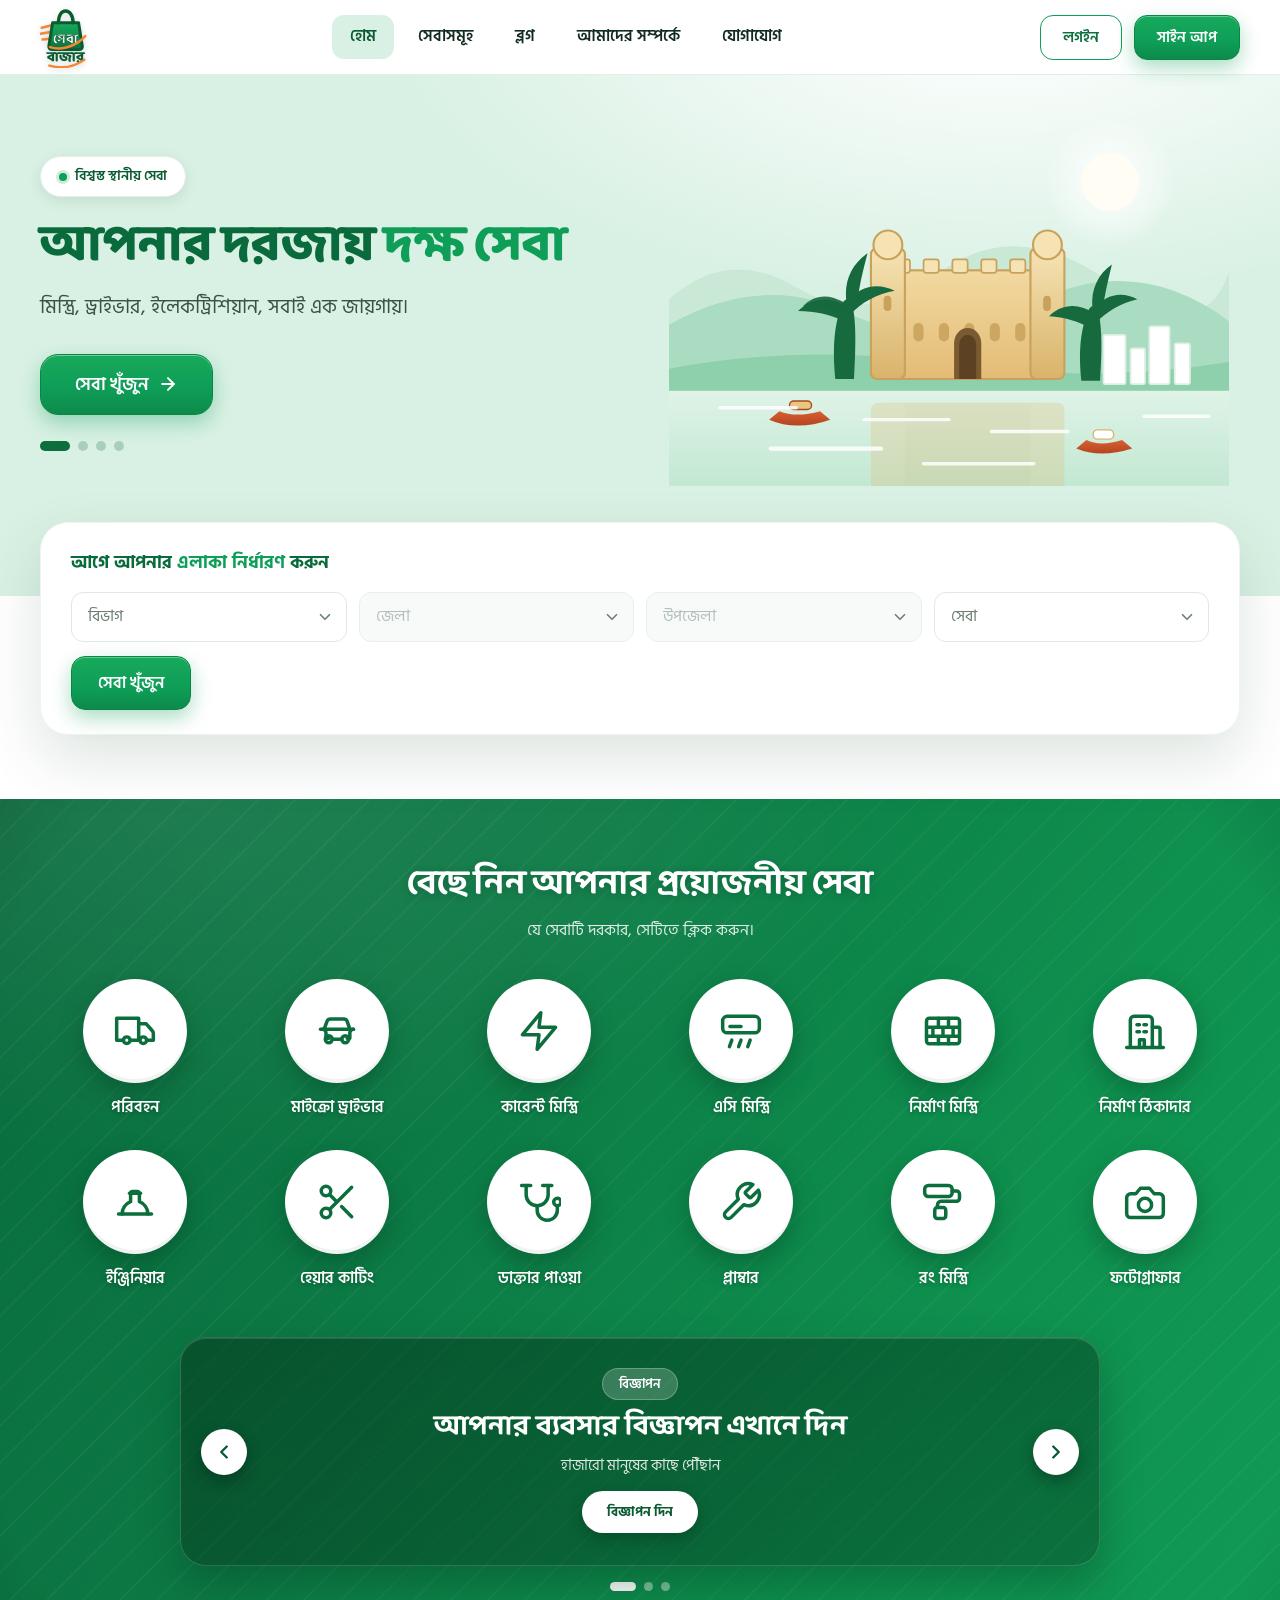
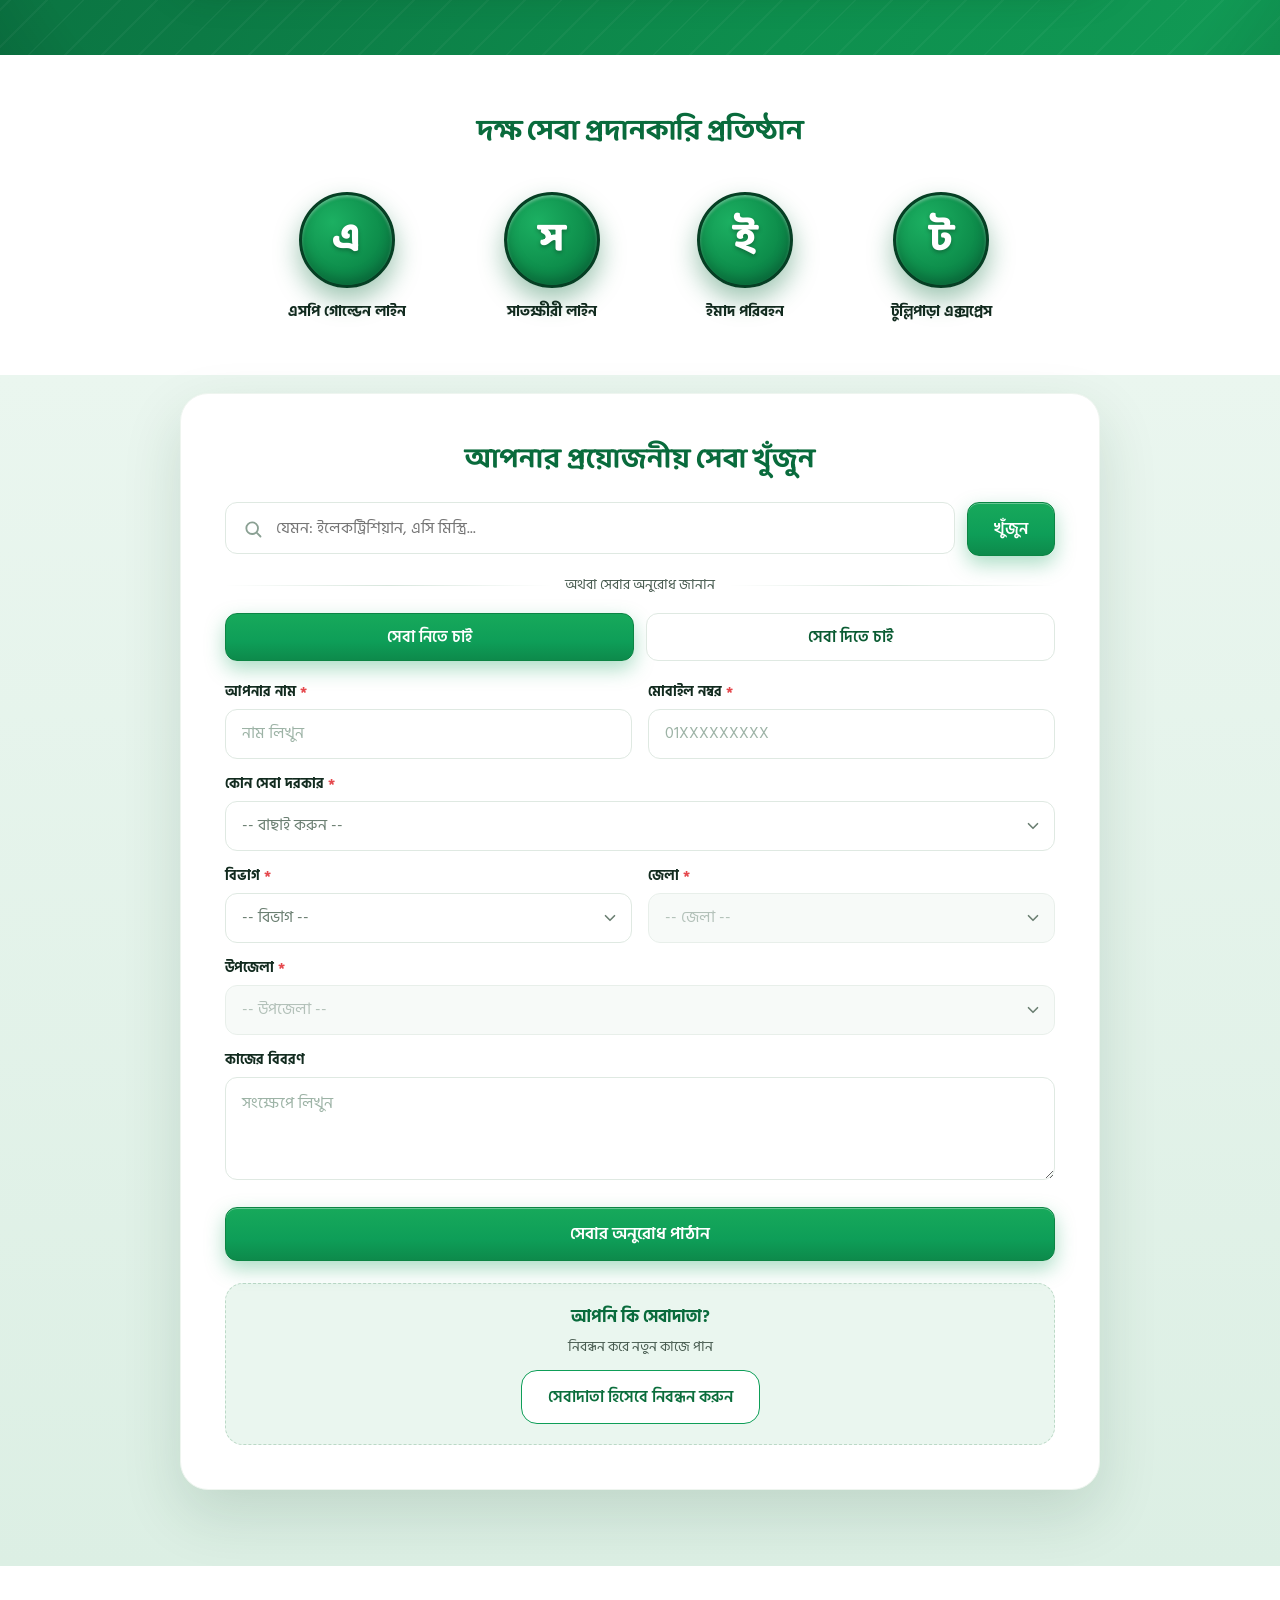
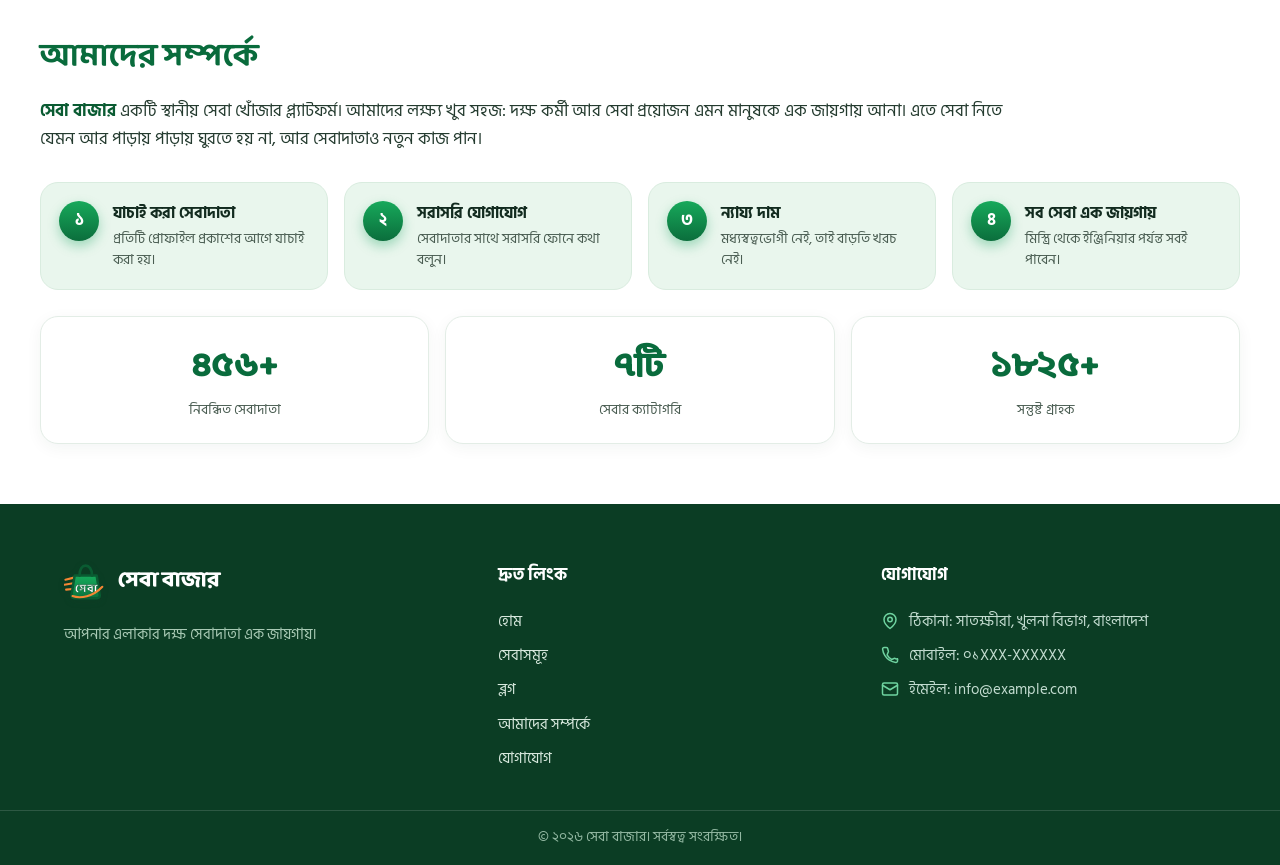
==== index.html @ 2cc680af "Implement Sheba Bazer landing page per design Pixel-faithful, fully responsive (360px-1440px+) stati" ====
<!DOCTYPE html>
<html lang="bn">
<head>
  <meta charset="UTF-8" />
  <meta name="viewport" content="width=device-width, initial-scale=1.0" />
  <title>সেবা বাজার | আপনার এলাকার দক্ষ সেবা এক জায়গায়</title>
  <meta name="description" content="মিস্ত্রি, ড্রাইভার, ইলেকট্রিশিয়ান, এসি মিস্ত্রি, ডাক্তার — আপনার এলাকার যাচাই করা সেবাদাতা এখন এক জায়গায়। ঘরে বসে বুক করুন সেবা বাজারে।" />
  <link rel="icon" href="assets/favicon.svg" type="image/svg+xml" />
  <link rel="stylesheet" href="css/styles.css" />
</head>
<body id="home">

<!-- ══════════ HEADER ══════════ -->
<header class="site-header" id="siteHeader">
  <div class="container header-inner">
    <a class="logo" href="#home" aria-label="সেবা বাজার — হোম">
      <!-- Brand mark: green shopping bag with white "সেবা", orange speed-lines + swoosh -->
      <svg class="logo-mark" viewBox="0 0 124 148" role="img" aria-label="সেবা বাজার লোগো" xmlns="http://www.w3.org/2000/svg">
        <defs>
          <linearGradient id="bagGrad" x1="0" y1="0" x2="0" y2="1">
            <stop offset="0" stop-color="#17A95B"/>
            <stop offset=".55" stop-color="#0E8F4C"/>
            <stop offset="1" stop-color="#0B6E3C"/>
          </linearGradient>
        </defs>
        <!-- orange speed lines -->
        <g stroke="#F58634" stroke-width="6" stroke-linecap="round">
          <line x1="4"  y1="52" x2="28" y2="46"/>
          <line x1="1"  y1="66" x2="26" y2="62"/>
          <line x1="6"  y1="80" x2="24" y2="78"/>
        </g>
        <!-- bag body -->
        <path d="M30 40 L92 40 L101 96 Q101 104 93 104 L29 104 Q21 104 21 96 Z"
              fill="url(#bagGrad)" stroke="#0A5B32" stroke-width="7" stroke-linejoin="round"/>
        <!-- handle -->
        <path d="M44 40 C44 21 52 12 61 12 C70 12 79 21 79 40"
              fill="none" stroke="#0A5B32" stroke-width="8" stroke-linecap="round"/>
        <!-- word inside bag -->
        <text x="61" y="88" text-anchor="middle" font-family="'Baloo Da 2','Hind Siliguri',sans-serif" font-weight="800" font-size="33" fill="#FFFFFF" stroke="#0A5B32" stroke-width="1.4" stroke-linejoin="round">সেবা</text>
        <!-- orange swoosh across the bag -->
        <path d="M24 98 C46 106 82 100 108 72" fill="none" stroke="#F58634" stroke-width="6" stroke-linecap="round"/>
        <!-- বাজার -->
        <text x="62" y="132" text-anchor="middle" font-family="'Baloo Da 2','Hind Siliguri',sans-serif" font-weight="800" font-size="33" fill="#0A5B32">বাজার</text>
        <path d="M22 142 C48 149 80 147 106 128" fill="none" stroke="#F58634" stroke-width="5.5" stroke-linecap="round"/>
      </svg>
    </a>

    <nav class="desktop-nav" aria-label="প্রধান নেভিগেশন">
      <a href="#home" class="nav-link is-active" data-navspy="home">হোম</a>
      <a href="#services" class="nav-link" data-navspy="services">সেবাসমূহ</a>
      <a href="#" class="nav-link" data-blog-link>ব্লগ</a>
      <a href="#about" class="nav-link" data-navspy="about">আমাদের সম্পর্কে</a>
      <a href="#contact" class="nav-link" data-navspy="contact">যোগাযোগ</a>
    </nav>

    <div class="header-actions">
      <button class="btn btn-outline btn-sm" data-auth-open="login">লগইন</button>
      <button class="btn btn-solid btn-sm" data-auth-open="signup">সাইন আপ</button>
      <button class="hamburger" id="hamburger" aria-label="মেনু টগল করুন" aria-expanded="false" aria-controls="mobilePanel">
        <span></span><span></span><span></span>
      </button>
    </div>
  </div>

  <!-- Mobile dropdown panel -->
  <div class="mobile-panel" id="mobilePanel" hidden>
    <nav class="container mobile-nav" aria-label="মোবাইল নেভিগেশন">
      <a href="#home" class="mobile-link">হোম</a>
      <a href="#services" class="mobile-link">সেবাসমূহ</a>
      <a href="#" class="mobile-link" data-blog-link>ব্লগ</a>
      <a href="#about" class="mobile-link">আমাদের সম্পর্কে</a>
      <a href="#contact" class="mobile-link">যোগাযোগ</a>
      <div class="mobile-auth">
        <button class="btn btn-outline" data-auth-open="login">লগইন</button>
        <button class="btn btn-solid" data-auth-open="signup">সাইন আপ</button>
      </div>
    </nav>
  </div>
</header>

<main>
<!-- ══════════ HERO ══════════ -->
<section class="hero" aria-label="সেবা বাজার — হিরো">
  <div class="container hero-grid">
    <div class="hero-copy">
      <span class="hero-badge" id="heroBadge">বিশ্বস্ত স্থানীয় সেবা</span>
      <h1 class="hero-title" id="heroTitle">আপনার দরজায় <span>দক্ষ সেবা</span></h1>
      <p class="hero-sub" id="heroSub">মিস্ত্রি, ড্রাইভার, ইলেকট্রিশিয়ান, সবাই এক জায়গায়।</p>
      <button class="btn btn-hero" id="heroCta">
        <span id="heroCtaText">সেবা খুঁজুন</span>
        <svg width="20" height="20" viewBox="0 0 24 24" fill="none" stroke="currentColor" stroke-width="2.4" stroke-linecap="round" stroke-linejoin="round" aria-hidden="true"><path d="M5 12h14"/><path d="m12 5 7 7-7 7"/></svg>
      </button>
      <div class="hero-dots" id="heroDots" role="tablist" aria-label="হিরো স্লাইড"></div>
    </div>

    <div class="hero-art" aria-hidden="true">
      <!-- Flat "Lalbagh Fort" style waterfront illustration -->
      <svg class="fort-scene" viewBox="0 0 660 430" xmlns="http://www.w3.org/2000/svg">
        <defs>
          <radialGradient id="sunGlow" cx="50%" cy="50%" r="50%">
            <stop offset="0%" stop-color="#FFFFFF" stop-opacity=".95"/>
            <stop offset="60%" stop-color="#FFFFFF" stop-opacity=".45"/>
            <stop offset="100%" stop-color="#FFFFFF" stop-opacity="0"/>
          </radialGradient>
          <linearGradient id="fortWall" x1="0" y1="0" x2="0" y2="1">
            <stop offset="0" stop-color="#F2D9A0"/>
            <stop offset="1" stop-color="#E3BC76"/>
          </linearGradient>
          <linearGradient id="fortTower" x1="0" y1="0" x2="0" y2="1">
            <stop offset="0" stop-color="#F6E3B4"/>
            <stop offset="1" stop-color="#D9B36A"/>
          </linearGradient>
          <linearGradient id="waterGrad" x1="0" y1="0" x2="0" y2="1">
            <stop offset="0" stop-color="#DFF3E7"/>
            <stop offset="1" stop-color="#C2E8D2"/>
          </linearGradient>
          <linearGradient id="hullGrad" x1="0" y1="0" x2="0" y2="1">
            <stop offset="0" stop-color="#D95F33"/>
            <stop offset="1" stop-color="#B2451F"/>
          </linearGradient>
        </defs>

        <!-- sun -->
        <circle cx="520" cy="72" r="78" fill="url(#sunGlow)"/>
        <circle cx="520" cy="72" r="34" fill="#FFFDF4"/>

        <!-- far hills -->
        <path d="M0 210 Q70 148 150 196 T320 178 T520 190 T660 178 V300 H0 Z" fill="#C9E8D6"/>
        <!-- mid hills -->
        <path d="M0 240 Q110 178 210 226 T430 214 T660 236 V320 H0 Z" fill="#A9DCC0"/>
        <!-- near shore band -->
        <path d="M0 292 Q160 262 330 286 T660 284 V330 H0 Z" fill="#8FD0AC"/>

        <!-- water -->
        <rect x="0" y="318" width="660" height="112" fill="url(#waterGrad)"/>

        <!-- white buildings, right bank -->
        <g fill="#FFFFFF" stroke="#DDEFE4" stroke-width="2">
          <rect x="512" y="252" width="26" height="58" rx="2"/>
          <rect x="544" y="268" width="17" height="42" rx="2"/>
          <rect x="566" y="242" width="24" height="68" rx="2"/>
          <rect x="596" y="262" width="18" height="48" rx="2"/>
        </g>

        <!-- fort reflection -->
        <g opacity=".28" transform="translate(0 636) scale(1 -1)">
          <rect x="262" y="176" width="180" height="128" fill="#D9B36A"/>
          <rect x="238" y="150" width="40" height="154" rx="8" fill="#E3BC76"/>
          <rect x="426" y="150" width="40" height="154" rx="8" fill="#E3BC76"/>
        </g>

        <!-- ════ LALBAGH-STYLE FORT ════ -->
        <g>
          <!-- main wall -->
          <rect x="262" y="176" width="180" height="128" fill="url(#fortWall)" stroke="#C8A25C" stroke-width="2.5"/>
          <!-- crenellations -->
          <g fill="#F6E3B4" stroke="#C8A25C" stroke-width="2">
            <rect x="266" y="163" width="18" height="16" rx="3"/><rect x="300" y="163" width="18" height="16" rx="3"/><rect x="334" y="163" width="18" height="16" rx="3"/><rect x="368" y="163" width="18" height="16" rx="3"/><rect x="402" y="163" width="18" height="16" rx="3"/>
          </g>
          <!-- blind arches on the wall -->
          <g fill="#C8A25C" opacity=".85">
            <rect x="288" y="238" width="12" height="22" rx="6"/><rect x="318" y="238" width="12" height="22" rx="6"/><rect x="348" y="238" width="12" height="22" rx="6"/><rect x="378" y="238" width="12" height="22" rx="6"/><rect x="408" y="238" width="12" height="22" rx="6"/>
          </g>
          <!-- central arched gateway -->
          <path d="M336 304 V262 a16 18 0 0 1 32 0 V304 Z" fill="#7A5A30"/>
          <path d="M342 304 V264 a10 12 0 0 1 20 0 V304 Z" fill="#5C4222"/>
          <!-- left tower -->
          <rect x="238" y="150" width="40" height="154" rx="7" fill="url(#fortTower)" stroke="#C8A25C" stroke-width="2.5"/>
          <circle cx="258" cy="146" r="17" fill="#F6E3B4" stroke="#C8A25C" stroke-width="2.5"/>
          <!-- right tower -->
          <rect x="426" y="150" width="40" height="154" rx="7" fill="url(#fortTower)" stroke="#C8A25C" stroke-width="2.5"/>
          <circle cx="446" cy="146" r="17" fill="#F6E3B4" stroke="#C8A25C" stroke-width="2.5"/>
          <!-- tower slits -->
          <rect x="253" y="206" width="9" height="18" rx="4.5" fill="#C8A25C"/>
          <rect x="441" y="206" width="9" height="18" rx="4.5" fill="#C8A25C"/>
        </g>

        <!-- palm silhouettes -->
        <g fill="#17693E">
          <path d="M196 304 C192 262 196 236 204 216 C207 208 214 208 216 216 C221 238 220 268 218 304 Z"/>
          <path d="M210 218 C190 206 168 208 152 224 C172 224 190 228 206 236 Z"/>
          <path d="M210 214 C224 194 246 190 266 200 C244 204 226 214 212 230 Z"/>
          <path d="M209 212 C206 188 216 168 234 156 C228 178 224 196 222 214 Z"/>
          <path d="M207 214 C186 202 170 206 158 218 C178 216 196 222 210 230 Z" opacity=".9"/>
          <path d="M486 306 C482 268 486 244 494 224 C497 216 504 216 506 224 C511 246 510 276 508 306 Z"/>
          <path d="M500 226 C482 214 462 216 448 230 C466 231 482 236 497 244 Z"/>
          <path d="M500 222 C514 204 534 200 552 210 C532 215 516 224 503 238 Z"/>
          <path d="M499 220 C497 198 506 180 522 169 C517 189 513 207 511 223 Z"/>
        </g>

        <!-- boats on the water -->
        <g>
          <path d="M118 352 Q150 366 190 352 L178 342 Q150 350 130 342 Z" fill="url(#hullGrad)"/>
          <rect x="142" y="330" width="26" height="10" rx="5" fill="#E8C87E" stroke="#B2451F" stroke-width="1.6"/>
        </g>
        <g>
          <path d="M480 386 Q508 398 546 386 L534 376 Q508 384 492 376 Z" fill="url(#hullGrad)"/>
          <rect x="500" y="364" width="24" height="11" rx="5" fill="#FFFFFF" stroke="#D8B56E" stroke-width="1.6"/>
        </g>

        <!-- water shimmer lines -->
        <g stroke="#FFFFFF" stroke-linecap="round" opacity=".85">
          <line x1="60"  y1="338" x2="150" y2="338" stroke-width="4"/>
          <line x1="230" y1="352" x2="330" y2="352" stroke-width="4"/>
          <line x1="120" y1="386" x2="250" y2="386" stroke-width="5"/>
          <line x1="380" y1="366" x2="470" y2="366" stroke-width="4"/>
          <line x1="300" y1="404" x2="430" y2="404" stroke-width="4"/>
          <line x1="560" y1="348" x2="636" y2="348" stroke-width="4"/>
        </g>
      </svg>
    </div>
  </div>
</section>

<!-- ══════════ AREA FILTER CARD (overlaps hero) ══════════ -->
<div class="container area-card-wrap" id="area">
  <form class="area-card" id="areaFilterForm" novalidate>
    <h2 class="area-card-title">আগে আপনার <span>এলাকা নির্ধারণ</span> করুন</h2>
    <div class="area-grid">
      <label class="select-wrap">
        <span class="sr-only">বিভাগ বেছে নিন</span>
        <select id="areaDivision" class="select-input" required><option value="">বিভাগ</option></select>
        <svg class="select-chevron" width="18" height="18" viewBox="0 0 24 24" fill="none" stroke="currentColor" stroke-width="2.2" stroke-linecap="round" stroke-linejoin="round"><path d="m6 9 6 6 6-6"/></svg>
      </label>
      <label class="select-wrap">
        <span class="sr-only">জেলা বেছে নিন</span>
        <select id="areaDistrict" class="select-input" required disabled><option value="">জেলা</option></select>
        <svg class="select-chevron" width="18" height="18" viewBox="0 0 24 24" fill="none" stroke="currentColor" stroke-width="2.2" stroke-linecap="round" stroke-linejoin="round"><path d="m6 9 6 6 6-6"/></svg>
      </label>
      <label class="select-wrap">
        <span class="sr-only">উপজেলা বেছে নিন</span>
        <select id="areaUpazila" class="select-input" required disabled><option value="">উপজেলা</option></select>
        <svg class="select-chevron" width="18" height="18" viewBox="0 0 24 24" fill="none" stroke="currentColor" stroke-width="2.2" stroke-linecap="round" stroke-linejoin="round"><path d="m6 9 6 6 6-6"/></svg>
      </label>
      <label class="select-wrap">
        <span class="sr-only">সেবা বেছে নিন</span>
        <select id="areaService" class="select-input" required><option value="">সেবা</option></select>
        <svg class="select-chevron" width="18" height="18" viewBox="0 0 24 24" fill="none" stroke="currentColor" stroke-width="2.2" stroke-linecap="round" stroke-linejoin="round"><path d="m6 9 6 6 6-6"/></svg>
      </label>
    </div>
    <button type="submit" class="btn btn-solid area-card-btn">সেবা খুঁজুন</button>
  </form>
</div>

<!-- ══════════ SERVICES ══════════ -->
<section class="services" id="services" aria-label="সেবার ক্যাটাগরি">
  <div class="container">
    <h2 class="section-title section-title--light">বেছে নিন আপনার প্রয়োজনীয় সেবা</h2>
    <p class="section-sub section-sub--light">যে সেবাটি দরকার, সেটিতে ক্লিক করুন।</p>

    <div class="services-grid" id="servicesGrid" role="list"></div>

    <!-- Ad banner carousel -->
    <div class="ad-panel" aria-roledescription="carousel" aria-label="বিজ্ঞাপন">
      <button class="ad-arrow ad-arrow--prev" id="adPrev" aria-label="আগের বিজ্ঞাপন">
        <svg width="22" height="22" viewBox="0 0 24 24" fill="none" stroke="currentColor" stroke-width="2.6" stroke-linecap="round" stroke-linejoin="round"><path d="m15 18-6-6 6-6"/></svg>
      </button>
      <div class="ad-viewport">
        <div class="ad-track" id="adTrack"></div>
      </div>
      <button class="ad-arrow ad-arrow--next" id="adNext" aria-label="পরের বিজ্ঞাপন">
        <svg width="22" height="22" viewBox="0 0 24 24" fill="none" stroke="currentColor" stroke-width="2.6" stroke-linecap="round" stroke-linejoin="round"><path d="m9 6 6 6-6 6"/></svg>
      </button>
    </div>
    <div class="ad-dots" id="adDots" aria-hidden="true"></div>
  </div>
</section>

<!-- ══════════ TRUSTED PARTNERS ══════════ -->
<section class="partners" aria-label="দক্ষ সেবা প্রদানকারি প্রতিষ্ঠান">
  <div class="container">
    <h2 class="section-title section-title--dark">দক্ষ সেবা প্রদানকারি প্রতিষ্ঠান</h2>
    <div class="partners-row" id="partnersRow"></div>
  </div>
</section>

<!-- ══════════ REQUEST FORM ══════════ -->
<section class="request-section" id="request" aria-label="সেবার অনুরোধ">
  <div class="container container--narrow">
    <div class="request-card" id="requestCard">
      <h2 class="request-title">আপনার প্রয়োজনীয় সেবা খুঁজুন</h2>

      <!-- search with live suggestions -->
      <div class="search-row">
        <div class="search-box" id="searchBox">
          <svg class="search-icon" width="20" height="20" viewBox="0 0 24 24" fill="none" stroke="currentColor" stroke-width="2.2" stroke-linecap="round" stroke-linejoin="round" aria-hidden="true"><circle cx="11" cy="11" r="7"/><path d="m21 21-4.3-4.3"/></svg>
          <input type="text" id="serviceSearch" class="search-input" placeholder="যেমন: ইলেকট্রিশিয়ান, এসি মিস্ত্রি..." autocomplete="off" role="combobox" aria-expanded="false" aria-controls="suggestList" aria-autocomplete="list" />
          <ul class="suggest-list" id="suggestList" role="listbox" aria-label="মিলে যাওয়া সেবা"></ul>
        </div>
        <button class="btn btn-solid search-btn" id="searchBtn">খুঁজুন</button>
      </div>

      <div class="or-divider" aria-hidden="true"><span>অথবা সেবার অনুরোধ জানান</span></div>

      <!-- tabs -->
      <div class="tab-row" role="tablist" aria-label="অনুরোধের ধরন">
        <button class="tab-btn is-active" id="tabTake" role="tab" aria-selected="true" aria-controls="requestForm">সেবা নিতে চাই</button>
        <button class="tab-btn" id="tabGive" role="tab" aria-selected="false" aria-controls="requestForm">সেবা দিতে চাই</button>
      </div>

      <form id="requestForm" class="request-form" novalidate>
        <div class="form-grid">
          <div class="field">
            <label class="field-label" for="fName">আপনার নাম <i>*</i></label>
            <input type="text" id="fName" class="field-input" placeholder="নাম লিখুন" autocomplete="name" required />
            <p class="field-error">অনুগ্রহ করে আপনার নাম লিখুন।</p>
          </div>
          <div class="field">
            <label class="field-label" for="fPhone">মোবাইল নম্বর <i>*</i></label>
            <input type="tel" id="fPhone" class="field-input" placeholder="01XXXXXXXXX" inputmode="numeric" maxlength="11" autocomplete="tel" required />
            <p class="field-error">সঠিক ১১-সংখ্যার মোবাইল নম্বর দিন (যেমন 017XXXXXXXX)।</p>
          </div>
          <div class="field field--full">
            <label class="field-label" for="fService" id="fServiceLabel">কোন সেবা দরকার <i>*</i></label>
            <label class="select-wrap select-wrap--field">
              <select id="fService" class="field-input select-input" required>
                <option value="">-- বাছাই করুন --</option>
              </select>
              <svg class="select-chevron" width="18" height="18" viewBox="0 0 24 24" fill="none" stroke="currentColor" stroke-width="2.2" stroke-linecap="round" stroke-linejoin="round"><path d="m6 9 6 6 6-6"/></svg>
            </label>
            <p class="field-error">একটি সেবা বেছে নিন।</p>
          </div>
          <div class="field">
            <label class="field-label" for="fDivision">বিভাগ <i>*</i></label>
            <label class="select-wrap select-wrap--field">
              <select id="fDivision" class="field-input select-input" required><option value="">-- বিভাগ --</option></select>
              <svg class="select-chevron" width="18" height="18" viewBox="0 0 24 24" fill="none" stroke="currentColor" stroke-width="2.2" stroke-linecap="round" stroke-linejoin="round"><path d="m6 9 6 6 6-6"/></svg>
            </label>
            <p class="field-error">বিভাগ বেছে নিন।</p>
          </div>
          <div class="field">
            <label class="field-label" for="fDistrict">জেলা <i>*</i></label>
            <label class="select-wrap select-wrap--field">
              <select id="fDistrict" class="field-input select-input" required disabled><option value="">-- জেলা --</option></select>
              <svg class="select-chevron" width="18" height="18" viewBox="0 0 24 24" fill="none" stroke="currentColor" stroke-width="2.2" stroke-linecap="round" stroke-linejoin="round"><path d="m6 9 6 6 6-6"/></svg>
            </label>
            <p class="field-error">জেলা বেছে নিন।</p>
          </div>
          <div class="field field--full">
            <label class="field-label" for="fUpazila">উপজেলা <i>*</i></label>
            <label class="select-wrap select-wrap--field">
              <select id="fUpazila" class="field-input select-input" required disabled><option value="">-- উপজেলা --</option></select>
              <svg class="select-chevron" width="18" height="18" viewBox="0 0 24 24" fill="none" stroke="currentColor" stroke-width="2.2" stroke-linecap="round" stroke-linejoin="round"><path d="m6 9 6 6 6-6"/></svg>
            </label>
            <p class="field-error">উপজেলা বেছে নিন।</p>
          </div>
          <div class="field field--full">
            <label class="field-label" for="fDetails">কাজের বিবরণ</label>
            <textarea id="fDetails" class="field-input field-textarea" placeholder="সংক্ষেপে লিখুন" rows="3"></textarea>
          </div>
        </div>

        <button type="submit" class="btn btn-solid request-submit" id="submitBtn">সেবার অনুরোধ পাঠান</button>
      </form>

      <!-- success state -->
      <div class="request-success" id="requestSuccess" hidden>
        <div class="success-icon" aria-hidden="true">
          <svg width="44" height="44" viewBox="0 0 24 24" fill="none" stroke="currentColor" stroke-width="2.6" stroke-linecap="round" stroke-linejoin="round"><path d="M20 6 9 17l-5-5"/></svg>
        </div>
        <h3>অনুরোধ পাঠানো হয়েছে!</h3>
        <p>আমরা শীঘ্রই আপনার মোবাইলে যোগাযোগ করব। আপনার ধৈর্যের জন্য ধন্যবাদ।</p>
        <button class="btn btn-outline" id="successReset">আরেকটি অনুরোধ পাঠান</button>
      </div>

      <!-- provider CTA -->
      <div class="provider-box">
        <p class="provider-title">আপনি কি সেবাদাতা?</p>
        <p class="provider-sub">নিবন্ধন করে নতুন কাজে পান</p>
        <button class="btn btn-outline" id="providerRegisterBtn">সেবাদাতা হিসেবে নিবন্ধন করুন</button>
      </div>
    </div>
  </div>
</section>

<!-- ══════════ ABOUT ══════════ -->
<section class="about" id="about" aria-label="আমাদের সম্পর্কে">
  <div class="container">
    <h2 class="about-title">আমাদের সম্পর্কে</h2>
    <p class="about-text"><strong>সেবা বাজার</strong> একটি স্থানীয় সেবা খোঁজার প্ল্যাটফর্ম। আমাদের লক্ষ্য খুব সহজ: দক্ষ কর্মী আর সেবা প্রয়োজন এমন মানুষকে এক জায়গায় আনা। এতে সেবা নিতে যেমন আর পাড়ায় পাড়ায় ঘুরতে হয় না, আর সেবাদাতাও নতুন কাজ পান।</p>

    <div class="features-grid" id="featuresGrid"></div>

    <div class="stats-row">
      <div class="stat-card">
        <p class="stat-number"><span data-counter="500" data-suffix="+">০</span></p>
        <p class="stat-label">নিবন্ধিত সেবাদাতা</p>
      </div>
      <div class="stat-card">
        <p class="stat-number"><span data-counter="8" data-suffix="টি">০</span></p>
        <p class="stat-label">সেবার ক্যাটাগরি</p>
      </div>
      <div class="stat-card">
        <p class="stat-number"><span data-counter="2000" data-suffix="+">০</span></p>
        <p class="stat-label">সন্তুষ্ট গ্রাহক</p>
      </div>
    </div>
  </div>
</section>
</main>

<!-- ══════════ FOOTER ══════════ -->
<footer class="site-footer" id="contact">
  <div class="container footer-grid">
    <div class="footer-brand">
      <a class="logo logo--footer" href="#home" aria-label="সেবা বাজার">
        <svg class="logo-mark" viewBox="0 2 124 108" role="img" aria-label="সেবা বাজার লোগো" xmlns="http://www.w3.org/2000/svg">
          <defs>
            <linearGradient id="bagGradFooter" x1="0" y1="0" x2="0" y2="1">
              <stop offset="0" stop-color="#17A95B"/><stop offset=".55" stop-color="#0E8F4C"/><stop offset="1" stop-color="#0B6E3C"/>
            </linearGradient>
          </defs>
          <g stroke="#F58634" stroke-width="6" stroke-linecap="round">
            <line x1="4"  y1="52" x2="28" y2="46"/><line x1="1"  y1="66" x2="26" y2="62"/><line x1="6"  y1="80" x2="24" y2="78"/>
          </g>
          <path d="M30 40 L92 40 L101 96 Q101 104 93 104 L29 104 Q21 104 21 96 Z" fill="url(#bagGradFooter)" stroke="#0A5B32" stroke-width="7" stroke-linejoin="round"/>
          <path d="M44 40 C44 21 52 12 61 12 C70 12 79 21 79 40" fill="none" stroke="#0A5B32" stroke-width="8" stroke-linecap="round"/>
          <text x="61" y="88" text-anchor="middle" font-family="'Baloo Da 2','Hind Siliguri',sans-serif" font-weight="800" font-size="33" fill="#FFFFFF" stroke="#0A5B32" stroke-width="1.4" stroke-linejoin="round">সেবা</text>
          <path d="M24 98 C46 106 82 100 108 72" fill="none" stroke="#F58634" stroke-width="6" stroke-linecap="round"/>
        </svg>
        <span class="footer-brand-text">সেবা বাজার</span>
      </a>
      <p class="footer-tagline">আপনার এলাকার দক্ষ সেবাদাতা এক জায়গায়।</p>
    </div>

    <nav class="footer-col" aria-label="দ্রুত লিংক">
      <h3 class="footer-heading">দ্রুত লিংক</h3>
      <a href="#home" class="footer-link">হোম</a>
      <a href="#services" class="footer-link">সেবাসমূহ</a>
      <a href="#" class="footer-link" data-blog-link>ব্লগ</a>
      <a href="#about" class="footer-link">আমাদের সম্পর্কে</a>
      <a href="#contact" class="footer-link">যোগাযোগ</a>
    </nav>

    <div class="footer-col">
      <h3 class="footer-heading">যোগাযোগ</h3>
      <p class="footer-contact"><svg width="18" height="18" viewBox="0 0 24 24" fill="none" stroke="currentColor" stroke-width="2" stroke-linecap="round" stroke-linejoin="round" aria-hidden="true"><path d="M20 10c0 6-8 12-8 12s-8-6-8-12a8 8 0 0 1 16 0Z"/><circle cx="12" cy="10" r="3"/></svg> ঠিকানা: সাতক্ষীরা, খুলনা বিভাগ, বাংলাদেশ</p>
      <p class="footer-contact"><svg width="18" height="18" viewBox="0 0 24 24" fill="none" stroke="currentColor" stroke-width="2" stroke-linecap="round" stroke-linejoin="round" aria-hidden="true"><path d="M22 16.92v3a2 2 0 0 1-2.18 2 19.79 19.79 0 0 1-8.63-3.07 19.5 19.5 0 0 1-6-6 19.79 19.79 0 0 1-3.07-8.67A2 2 0 0 1 4.11 2h3a2 2 0 0 1 2 1.72c.13.96.36 1.9.7 2.81a2 2 0 0 1-.45 2.11L8.09 11.91a16 16 0 0 0 6 6l3.27-1.27a2 2 0 0 1 2.11.45c.91.34 1.85.57 2.81.7A2 2 0 0 1 22 16.92z"/></svg> মোবাইল: ০১XXX-XXXXXX</p>
      <p class="footer-contact"><svg width="18" height="18" viewBox="0 0 24 24" fill="none" stroke="currentColor" stroke-width="2" stroke-linecap="round" stroke-linejoin="round" aria-hidden="true"><rect x="2" y="4" width="20" height="16" rx="2"/><path d="m22 7-10 6L2 7"/></svg> ইমেইল: info@example.com</p>
    </div>
  </div>
  <div class="footer-bottom">
    <div class="container"><p>© <span id="footerYear">২০২৬</span> সেবা বাজার। সর্বস্বত্ব সংরক্ষিত।</p></div>
  </div>
</footer>

<!-- ══════════ AUTH MODAL ══════════ -->
<div class="auth-overlay" id="authOverlay" hidden>
  <div class="auth-modal" role="dialog" aria-modal="true" aria-labelledby="authTitle">
    <button class="auth-close" id="authClose" aria-label="বন্ধ করুন">
      <svg width="20" height="20" viewBox="0 0 24 24" fill="none" stroke="currentColor" stroke-width="2.4" stroke-linecap="round"><path d="M18 6 6 18M6 6l12 12"/></svg>
    </button>
    <div class="auth-logo">
      <svg class="logo-mark logo-mark--sm" viewBox="0 2 124 108" role="img" aria-label="সেবা বাজার লোগো" xmlns="http://www.w3.org/2000/svg">
        <g stroke="#F58634" stroke-width="7" stroke-linecap="round">
          <line x1="4"  y1="52" x2="28" y2="46"/><line x1="1"  y1="66" x2="26" y2="62"/><line x1="6"  y1="80" x2="24" y2="78"/>
        </g>
        <path d="M30 40 L92 40 L101 96 Q101 104 93 104 L29 104 Q21 104 21 96 Z" fill="#0E8F4C" stroke="#0A5B32" stroke-width="8" stroke-linejoin="round"/>
        <path d="M44 40 C44 21 52 12 61 12 C70 12 79 21 79 40" fill="none" stroke="#0A5B32" stroke-width="9" stroke-linecap="round"/>
        <text x="61" y="88" text-anchor="middle" font-family="'Baloo Da 2','Hind Siliguri',sans-serif" font-weight="800" font-size="33" fill="#FFFFFF">সেবা</text>
        <path d="M24 98 C46 106 82 100 108 72" fill="none" stroke="#F58634" stroke-width="7" stroke-linecap="round"/>
      </svg>
    </div>
    <h2 class="auth-title" id="authTitle">লগইন করুন</h2>
    <p class="auth-sub" id="authSub">আপনার মোবাইল নম্বর দিয়ে সহজেই লগইন করুন</p>
    <form id="authForm" class="auth-form" novalidate>
      <div class="field auth-name-field" id="authNameField" hidden>
        <label class="field-label" for="authName">আপনার নাম <i>*</i></label>
        <input type="text" id="authName" class="field-input" placeholder="নাম লিখুন" autocomplete="name" />
        <p class="field-error">অনুগ্রহ করে আপনার নাম লিখুন।</p>
      </div>
      <div class="field">
        <label class="field-label" for="authPhone">মোবাইল নম্বর <i>*</i></label>
        <input type="tel" id="authPhone" class="field-input" placeholder="01XXXXXXXXX" inputmode="numeric" maxlength="11" autocomplete="tel" required />
        <p class="field-error">সঠিক ১১-সংখ্যার মোবাইল নম্বর দিন।</p>
      </div>
      <button type="submit" class="btn btn-solid auth-submit" id="authSubmit">লগইন</button>
    </form>
    <p class="auth-switch"><span id="authSwitchText">নতুন অ্যাকাউন্ট চান?</span> <button class="auth-switch-btn" id="authSwitchBtn">সাইন আপ করুন</button></p>
  </div>
</div>

<div class="toast" id="toast" role="status" aria-live="polite"></div>

<script src="js/data-locations.js"></script>
<script src="js/main.js"></script>
</body>
</html>
---- css/styles.css ----
/* ═══════════════════════════════════════════════════════════
   সেবা বাজার — Sheba Bazer · Design system
   Palette:
     --green-900  #0B3D24  footer / deep panel
     --green-800  #0A5B32  brand dark (logo stroke)
     --green-700  #0B6E3C  brand deep
     --green-600  #0E9E58  primary button
     --green-500  #17A95B  primary bright
     --headline   #096B3C  hero headline green
     --mint       #D9F1E4  hero background
     --mint-soft  #EAF6EF  page tint / form section
     --card-tint  #E9F6ED  feature cards
     --orange     #F58634  brand accent
   ═══════════════════════════════════════════════════════════ */

/* Self-hosted brand fonts (OFL) — Hind Siliguri & Baloo Da 2, Bengali + Latin subsets */
@font-face { font-family: 'Hind Siliguri'; font-style: normal; font-weight: 400; font-display: swap; src: url('../assets/fonts/hind-siliguri-bengali-400-normal.woff2') format('woff2'); unicode-range: U+0980-09FF, U+0964-0965, U+200C-200D; }
@font-face { font-family: 'Hind Siliguri'; font-style: normal; font-weight: 400; font-display: swap; src: url('../assets/fonts/hind-siliguri-latin-400-normal.woff2') format('woff2'); unicode-range: U+0000-00FF, U+2000-206F; }
@font-face { font-family: 'Hind Siliguri'; font-style: normal; font-weight: 500; font-display: swap; src: url('../assets/fonts/hind-siliguri-bengali-500-normal.woff2') format('woff2'); unicode-range: U+0980-09FF, U+0964-0965, U+200C-200D; }
@font-face { font-family: 'Hind Siliguri'; font-style: normal; font-weight: 500; font-display: swap; src: url('../assets/fonts/hind-siliguri-latin-500-normal.woff2') format('woff2'); unicode-range: U+0000-00FF, U+2000-206F; }
@font-face { font-family: 'Hind Siliguri'; font-style: normal; font-weight: 600; font-display: swap; src: url('../assets/fonts/hind-siliguri-bengali-600-normal.woff2') format('woff2'); unicode-range: U+0980-09FF, U+0964-0965, U+200C-200D; }
@font-face { font-family: 'Hind Siliguri'; font-style: normal; font-weight: 600; font-display: swap; src: url('../assets/fonts/hind-siliguri-latin-600-normal.woff2') format('woff2'); unicode-range: U+0000-00FF, U+2000-206F; }
@font-face { font-family: 'Hind Siliguri'; font-style: normal; font-weight: 700; font-display: swap; src: url('../assets/fonts/hind-siliguri-bengali-700-normal.woff2') format('woff2'); unicode-range: U+0980-09FF, U+0964-0965, U+200C-200D; }
@font-face { font-family: 'Hind Siliguri'; font-style: normal; font-weight: 700; font-display: swap; src: url('../assets/fonts/hind-siliguri-latin-700-normal.woff2') format('woff2'); unicode-range: U+0000-00FF, U+2000-206F; }
@font-face { font-family: 'Baloo Da 2'; font-style: normal; font-weight: 600; font-display: swap; src: url('../assets/fonts/baloo-da-2-bengali-600-normal.woff2') format('woff2'); unicode-range: U+0980-09FF, U+0964-0965, U+200C-200D; }
@font-face { font-family: 'Baloo Da 2'; font-style: normal; font-weight: 600; font-display: swap; src: url('../assets/fonts/baloo-da-2-latin-600-normal.woff2') format('woff2'); unicode-range: U+0000-00FF, U+2000-206F; }
@font-face { font-family: 'Baloo Da 2'; font-style: normal; font-weight: 700; font-display: swap; src: url('../assets/fonts/baloo-da-2-bengali-700-normal.woff2') format('woff2'); unicode-range: U+0980-09FF, U+0964-0965, U+200C-200D; }
@font-face { font-family: 'Baloo Da 2'; font-style: normal; font-weight: 700; font-display: swap; src: url('../assets/fonts/baloo-da-2-latin-700-normal.woff2') format('woff2'); unicode-range: U+0000-00FF, U+2000-206F; }
@font-face { font-family: 'Baloo Da 2'; font-style: normal; font-weight: 800; font-display: swap; src: url('../assets/fonts/baloo-da-2-bengali-800-normal.woff2') format('woff2'); unicode-range: U+0980-09FF, U+0964-0965, U+200C-200D; }
@font-face { font-family: 'Baloo Da 2'; font-style: normal; font-weight: 800; font-display: swap; src: url('../assets/fonts/baloo-da-2-latin-800-normal.woff2') format('woff2'); unicode-range: U+0000-00FF, U+2000-206F; }

/* Author `display` rules must never defeat the `hidden` attribute */
[hidden] { display: none !important; }

:root {
  --green-900: #0b3d24;
  --green-800: #0a5b32;
  --green-700: #0b6e3c;
  --green-600: #0e9e58;
  --green-500: #17a95b;
  --green-100: #e9f6ed;
  --headline: #096b3c;
  --mint: #d9f1e4;
  --mint-soft: #eaf6ef;
  --mint-deep: #dcefe4;
  --orange: #f58634;
  --ink: #122b1f;
  --ink-soft: #4a5d52;
  --white: #ffffff;
  --radius-lg: 28px;
  --radius-md: 18px;
  --radius-sm: 12px;
  --shadow-card: 0 24px 60px rgba(11, 61, 36, 0.14);
  --shadow-soft: 0 10px 30px rgba(11, 61, 36, 0.10);
  --shadow-btn: 0 8px 20px rgba(14, 158, 88, 0.35);
  --font-body: 'Hind Siliguri', system-ui, sans-serif;
  --font-display: 'Baloo Da 2', 'Hind Siliguri', system-ui, sans-serif;
}

* { box-sizing: border-box; margin: 0; padding: 0; }

html { scroll-behavior: smooth; scroll-padding-top: 96px; }

body {
  font-family: var(--font-body);
  color: var(--ink);
  background: var(--white);
  line-height: 1.6;
  -webkit-font-smoothing: antialiased;
  overflow-x: hidden;
}

.container { width: min(1200px, 100% - 48px); margin-inline: auto; }
.container--narrow { width: min(920px, 100% - 40px); }

.sr-only {
  position: absolute; width: 1px; height: 1px; overflow: hidden;
  clip: rect(0 0 0 0); clip-path: inset(50%); white-space: nowrap;
}

:focus-visible { outline: 3px solid var(--orange); outline-offset: 2px; border-radius: 4px; }

button { font-family: inherit; cursor: pointer; border: none; background: none; }
img, svg { display: block; }

/* ══════════ BUTTONS ══════════ */
.btn {
  display: inline-flex; align-items: center; justify-content: center; gap: 10px;
  font-family: var(--font-body); font-weight: 600; font-size: 1.02rem;
  border-radius: 16px; padding: 13px 26px;
  transition: transform .18s ease, box-shadow .18s ease, background .18s ease, color .18s ease, border-color .18s ease;
  text-decoration: none; white-space: nowrap;
}
.btn:active { transform: scale(.97); }

.btn-solid {
  color: #fff;
  background: linear-gradient(180deg, var(--green-500) 0%, var(--green-600) 60%, #0d8a4b 100%);
  box-shadow: var(--shadow-btn), inset 0 1px 0 rgba(255,255,255,.35);
  border: 1px solid #0c8544;
}
.btn-solid:hover { transform: translateY(-2px); box-shadow: 0 12px 26px rgba(14,158,88,.4), inset 0 1px 0 rgba(255,255,255,.35); }

.btn-outline {
  color: var(--green-700);
  background: #fff;
  border: 1.6px solid var(--green-600);
}
.btn-outline:hover { background: #eefaf1; transform: translateY(-2px); }

.btn-sm { padding: 9px 22px; font-size: .95rem; border-radius: 13px; }

.btn-hero {
  color: #fff;
  background: linear-gradient(180deg, var(--green-500) 0%, var(--green-600) 55%, #0d8a4b 100%);
  box-shadow: var(--shadow-btn), inset 0 1px 0 rgba(255,255,255,.4);
  border-radius: 18px; padding: 15px 34px; font-size: 1.12rem;
  border: 1px solid #0c8544;
}
.btn-hero:hover { transform: translateY(-2px); box-shadow: 0 14px 30px rgba(14,158,88,.45), inset 0 1px 0 rgba(255,255,255,.4); }

/* ══════════ HEADER ══════════ */
.site-header {
  position: sticky; top: 0; z-index: 100;
  background: rgba(255, 255, 255, 0.92);
  backdrop-filter: blur(14px); -webkit-backdrop-filter: blur(14px);
  border-bottom: 1px solid #e4efe8;
  transition: box-shadow .25s ease;
}
.site-header.is-scrolled { box-shadow: 0 6px 30px rgba(11,61,36,.12); }

.header-inner {
  height: 74px;
  display: flex; align-items: center; justify-content: space-between; gap: 20px;
}

.logo { display: inline-flex; align-items: center; gap: 12px; text-decoration: none; flex-shrink: 0; }
.logo-mark { width: 52px; height: auto; filter: drop-shadow(0 2px 3px rgba(11,61,36,.18)); }

.desktop-nav { display: flex; align-items: center; gap: 6px; }
.nav-link {
  font-family: var(--font-body); font-weight: 600; font-size: .98rem;
  color: var(--ink); text-decoration: none;
  padding: 9px 18px; border-radius: 12px;
  transition: background .18s ease, color .18s ease;
}
.nav-link:hover { background: #eef6f0; color: var(--green-700); }
.nav-link.is-active { background: var(--mint); color: var(--green-800); }

.header-actions { display: flex; align-items: center; gap: 12px; flex-shrink: 0; }

/* hamburger */
.hamburger {
  display: none; width: 44px; height: 44px; border-radius: 12px;
  border: 1.5px solid #dcefe4; background: #fff;
  flex-direction: column; align-items: center; justify-content: center; gap: 5px;
}
.hamburger span {
  display: block; width: 20px; height: 2.4px; border-radius: 2px;
  background: var(--green-800); transition: transform .25s ease, opacity .25s ease;
}
.hamburger[aria-expanded="true"] span:nth-child(1) { transform: translateY(7.4px) rotate(45deg); }
.hamburger[aria-expanded="true"] span:nth-child(2) { opacity: 0; }
.hamburger[aria-expanded="true"] span:nth-child(3) { transform: translateY(-7.4px) rotate(-45deg); }

.mobile-panel {
  background: rgba(255,255,255,.98);
  border-top: 1px solid #e4efe8;
  box-shadow: 0 24px 40px rgba(11,61,36,.14);
  animation: panelDrop .28s ease;
}
@keyframes panelDrop { from { opacity: 0; transform: translateY(-10px); } to { opacity: 1; transform: none; } }
.mobile-nav { padding: 18px 24px 26px; display: flex; flex-direction: column; gap: 4px; }
.mobile-link {
  font-weight: 600; font-size: 1.05rem; color: var(--ink); text-decoration: none;
  padding: 12px 14px; border-radius: 12px; border-bottom: 1px solid #eef3ee;
}
.mobile-link:last-of-type { border-bottom: none; }
.mobile-link:hover { background: var(--mint-soft); color: var(--green-800); }
.mobile-auth { display: flex; gap: 12px; margin-top: 12px; }
.mobile-auth .btn { flex: 1; }

/* ══════════ HERO ══════════ */
.hero {
  background:
    radial-gradient(1100px 500px at 78% -10%, #ffffff 0%, rgba(255,255,255,0) 55%),
    var(--mint);
  overflow: hidden;
}
.hero-grid {
  display: grid; grid-template-columns: 1.02fr 1fr; align-items: center;
  gap: 24px; min-height: 470px;
  padding: 46px 0 110px;
  position: relative;
}

.hero-badge {
  display: inline-flex; align-items: center; gap: 8px;
  background: #fff; color: var(--green-800);
  font-weight: 600; font-size: .88rem;
  border-radius: 999px; padding: 8px 18px;
  box-shadow: 0 4px 14px rgba(11,61,36,.10);
  border: 1px solid #e2efe6;
}
.hero-badge::before { content: ""; width: 8px; height: 8px; border-radius: 50%; background: var(--green-600); box-shadow: 0 0 0 3px rgba(14,158,88,.2); }

.hero-title {
  margin-top: 20px;
  font-family: var(--font-display);
  font-weight: 800;
  font-size: clamp(2.3rem, 4.4vw, 3.15rem);
  line-height: 1.18;
  letter-spacing: -0.5px;
  color: var(--headline);
  transition: opacity .3s ease, transform .3s ease;
}
@media (min-width: 981px) {
  .hero-title { white-space: nowrap; }
}
.hero-title span { color: var(--green-600); }

.hero-sub {
  margin-top: 16px;
  font-size: clamp(1.02rem, 1.6vw, 1.22rem);
  color: #3c5145; max-width: 46ch;
  transition: opacity .3s ease, transform .3s ease;
}

.hero-copy.is-fading .hero-title,
.hero-copy.is-fading .hero-sub,
.hero-copy.is-fading .hero-badge { opacity: 0; transform: translateY(12px); }

.btn-hero { margin-top: 30px; }

.hero-dots { display: flex; gap: 8px; margin-top: 26px; }
.hero-dot {
  width: 10px; height: 10px; border-radius: 999px;
  background: #a9cfba; transition: all .3s ease; border: none; padding: 0;
}
.hero-dot.is-active { width: 30px; background: var(--green-700); }
.hero-dot:hover { background: var(--green-600); }

.hero-art { display: flex; justify-content: center; align-items: flex-end; }
.fort-scene { width: min(100%, 560px); height: auto; }

/* ══════════ AREA FILTER CARD ══════════ */
.area-card-wrap { position: relative; z-index: 5; margin-top: -74px; }
.area-card {
  background: #fff;
  border-radius: var(--radius-lg);
  box-shadow: var(--shadow-card);
  padding: 26px 30px 24px;
  border: 1px solid #eef5ef;
}
.area-card-title {
  font-size: 1.12rem; font-weight: 700; color: var(--headline);
  margin-bottom: 14px;
}
.area-card-title span { color: var(--green-600); }
.area-grid {
  display: grid; grid-template-columns: repeat(4, 1fr); gap: 12px;
}

.select-wrap { position: relative; display: block; }
.select-input {
  width: 100%; height: 50px;
  appearance: none; -webkit-appearance: none;
  background: #fff;
  border: 1.5px solid #dfe9e2;
  border-radius: var(--radius-sm);
  padding: 0 42px 0 16px;
  font-family: var(--font-body); font-size: .97rem; color: var(--ink);
  transition: border-color .18s ease, box-shadow .18s ease;
}
.select-input:hover { border-color: #c4dccd; }
.select-input:focus { outline: none; border-color: var(--green-600); box-shadow: 0 0 0 4px rgba(14,158,88,.16); }
.select-input:disabled { background: #f5f8f6; color: #93a89c; cursor: not-allowed; }
.select-input:invalid { color: #6b7f72; }
.select-chevron {
  position: absolute; right: 13px; top: 50%; transform: translateY(-50%);
  color: #6b7f72; pointer-events: none;
}

.area-card-btn { margin-top: 14px; border-radius: 14px; }

/* ══════════ SERVICES ══════════ */
.services {
  margin-top: 64px;
  background:
    radial-gradient(1200px 600px at 15% 0%, rgba(255,255,255,.09), transparent 60%),
    radial-gradient(circle at 50% 50%, transparent 0 90%, rgba(0,0,0,.08)),
    repeating-linear-gradient(-45deg, rgba(255,255,255,.035) 0 2px, transparent 2px 26px),
    linear-gradient(115deg, #086b3d 0%, #0c7a45 35%, #0e8f4e 70%, #119a55 100%);
  padding: 58px 0 64px;
  position: relative;
}

.section-title {
  font-family: var(--font-display); font-weight: 700;
  text-align: center; letter-spacing: -.3px;
}
.section-title--light { color: #fff; font-size: clamp(1.5rem, 3vw, 2.15rem); text-shadow: 0 2px 10px rgba(0,0,0,.18); }
.section-sub { text-align: center; }
.section-sub--light { color: rgba(255,255,255,.85); font-size: .98rem; margin-top: 6px; }

.services-grid {
  margin-top: 34px;
  display: grid; grid-template-columns: repeat(6, 1fr); gap: 26px 12px;
}
.service-item {
  display: flex; flex-direction: column; align-items: center; gap: 12px;
  background: none; border: none; padding: 2px; border-radius: 20px;
}
.service-circle {
  width: 104px; height: 104px; border-radius: 50%;
  background: #fff;
  display: grid; place-items: center;
  box-shadow: 0 10px 24px rgba(4,54,29,.35), inset 0 -4px 0 rgba(11,61,36,.06);
  transition: transform .22s ease, box-shadow .22s ease;
}
.service-circle svg { width: 44px; height: 44px; stroke: var(--green-700); transition: transform .22s ease; }
.service-item:hover .service-circle { transform: translateY(-7px) scale(1.05); box-shadow: 0 18px 36px rgba(4,54,29,.45), 0 0 0 6px rgba(255,255,255,.18); }
.service-item:hover .service-circle svg { transform: scale(1.08); }
.service-item.is-selected .service-circle { box-shadow: 0 0 0 5px #ffd9b0, 0 18px 36px rgba(4,54,29,.45); }
.service-label {
  color: #fff; font-weight: 600; font-size: .97rem; text-align: center;
  text-shadow: 0 1px 4px rgba(0,0,0,.25);
}

/* ad carousel */
.ad-panel {
  margin: 44px auto 0;
  max-width: 920px;
  position: relative;
  background: linear-gradient(160deg, rgba(4,54,29,.55), rgba(4,54,29,.38));
  border: 1px solid rgba(255,255,255,.16);
  border-radius: 26px;
  box-shadow: inset 0 1px 0 rgba(255,255,255,.12), 0 18px 40px rgba(4,54,29,.35);
  overflow: hidden;
}
.ad-viewport { overflow: hidden; border-radius: 26px; }
.ad-track {
  display: flex;
  transition: transform .45s cubic-bezier(.4,.1,.2,1);
}
.ad-slide {
  min-width: 100%;
  padding: 30px 96px 32px;
  text-align: center;
  display: flex; flex-direction: column; align-items: center; gap: 8px;
}
.ad-badge {
  background: rgba(255,255,255,.2); color: #fff;
  font-size: .8rem; font-weight: 600; border-radius: 999px;
  padding: 5px 16px; border: 1px solid rgba(255,255,255,.25);
}
.ad-headline {
  font-family: var(--font-display); font-weight: 700; color: #fff;
  font-size: clamp(1.25rem, 2.6vw, 1.75rem); line-height: 1.35;
}
.ad-sub { color: rgba(255,255,255,.85); font-size: .92rem; }
.ad-cta {
  margin-top: 6px; background: #fff; color: var(--green-800);
  border: 1.5px solid rgba(255,255,255,.9);
  font-weight: 700; border-radius: 999px; padding: 9px 24px;
  box-shadow: 0 6px 16px rgba(0,0,0,.22);
  transition: transform .18s ease;
}
.ad-cta:hover { transform: translateY(-2px) scale(1.02); }

.ad-arrow {
  position: absolute; top: 50%; transform: translateY(-50%);
  width: 46px; height: 46px; border-radius: 50%;
  background: #fff; color: var(--green-800);
  display: grid; place-items: center;
  box-shadow: 0 6px 16px rgba(0,0,0,.3);
  transition: transform .18s ease, box-shadow .18s ease;
  z-index: 2;
}
.ad-arrow:hover { transform: translateY(-50%) scale(1.1); box-shadow: 0 8px 22px rgba(0,0,0,.35); }
.ad-arrow--prev { left: 20px; }
.ad-arrow--next { right: 20px; }

.ad-dots { display: flex; justify-content: center; gap: 8px; margin-top: 16px; }
.ad-dot { width: 9px; height: 9px; border-radius: 999px; background: rgba(255,255,255,.45); border: none; padding: 0; transition: all .3s ease; }
.ad-dot.is-active { width: 26px; background: #fff; }

/* ══════════ TRUSTED PARTNERS ══════════ */
.partners { background: #fff; padding: 54px 0 46px; }
.section-title--dark { color: var(--headline); font-size: clamp(1.35rem, 2.6vw, 1.8rem); }
.partners-row {
  margin-top: 30px;
  display: flex; justify-content: center; gap: clamp(28px, 7vw, 110px);
  flex-wrap: wrap;
}
.partner {
  display: flex; flex-direction: column; align-items: center; gap: 12px;
  background: none; border: none; border-radius: 18px; padding: 6px 4px;
  transition: transform .2s ease;
}
.partner:hover { transform: translateY(-4px); }
.partner-seal {
  width: 96px; height: 96px; border-radius: 50%;
  background: radial-gradient(circle at 34% 30%, #1cb062, #0e8f4c 55%, #086b3d 100%);
  color: #fff; font-family: var(--font-display); font-weight: 800; font-size: 2.5rem;
  display: grid; place-items: center;
  box-shadow: 0 12px 26px rgba(11,110,60,.4), inset 0 -6px 12px rgba(0,0,0,.18), inset 0 2px 3px rgba(255,255,255,.35);
  border: 3px solid #063f24;
  text-shadow: 0 2px 4px rgba(0,0,0,.3);
}
.partner-name { font-weight: 700; font-size: .92rem; color: var(--ink); text-align: center; max-width: 130px; }

/* ══════════ REQUEST FORM SECTION ══════════ */
.request-section {
  background: linear-gradient(180deg, var(--mint-soft) 0%, var(--mint-deep) 100%);
  padding: 18px 0 76px;
}
.request-card {
  background: #fff; border-radius: var(--radius-lg);
  box-shadow: var(--shadow-card);
  border: 1px solid #eef5ef;
  padding: clamp(26px, 4.5vw, 44px) clamp(20px, 4.5vw, 44px);
  transition: box-shadow .3s ease;
}
.request-card.is-pulsing { animation: cardPulse 1.6s ease 2; }
@keyframes cardPulse {
  0%, 100% { box-shadow: var(--shadow-card); }
  50% { box-shadow: 0 0 0 6px rgba(245,134,52,.4), var(--shadow-card); }
}
.request-title {
  text-align: center; font-family: var(--font-display); font-weight: 700;
  color: var(--headline); font-size: clamp(1.4rem, 3vw, 1.75rem);
}

/* search */
.search-row { display: flex; gap: 12px; margin-top: 20px; }
.search-box { position: relative; flex: 1; }
.search-icon { position: absolute; left: 18px; top: 50%; transform: translateY(-50%); color: #8aa093; pointer-events: none; }
.search-input {
  width: 100%; height: 52px; border-radius: var(--radius-sm);
  border: 1.5px solid #dfe9e2; background: #fff;
  padding: 0 16px 0 50px; font-size: 1rem; font-family: var(--font-body);
  transition: border-color .18s ease, box-shadow .18s ease;
}
.search-input:focus { outline: none; border-color: var(--green-600); box-shadow: 0 0 0 4px rgba(14,158,88,.16); }
.search-btn { border-radius: var(--radius-sm); }

.suggest-list {
  position: absolute; top: calc(100% + 8px); left: 0; right: 0; z-index: 30;
  background: #fff; border-radius: var(--radius-sm); overflow: hidden;
  box-shadow: 0 18px 40px rgba(11,61,36,.18); border: 1px solid #e5efe8;
  display: none; list-style: none; max-height: 280px; overflow-y: auto;
}
.suggest-list.is-open { display: block; animation: panelDrop .2s ease; }
.suggest-item {
  display: flex; align-items: center; gap: 12px; width: 100%;
  padding: 11px 14px; background: #fff; text-align: left;
  font-size: .95rem; font-weight: 500; color: var(--ink);
  border-bottom: 1px solid #f0f5f1; transition: background .12s ease;
}
.suggest-item:last-child { border-bottom: none; }
.suggest-item:hover, .suggest-item.is-active { background: var(--mint-soft); }
.suggest-item svg { stroke: var(--green-700); flex-shrink: 0; }
.suggest-empty { padding: 12px 14px; color: var(--ink-soft); font-size: .9rem; }

.or-divider {
  display: flex; align-items: center; gap: 14px;
  margin: 18px 0 16px; color: var(--ink-soft); font-size: .88rem;
}
.or-divider::before, .or-divider::after {
  content: ""; flex: 1; height: 1.5px;
  background: linear-gradient(90deg, transparent, #d8e6dd, transparent);
}

/* tabs */
.tab-row { display: flex; gap: 12px; }
.tab-btn {
  flex: 1; height: 48px; border-radius: var(--radius-sm);
  font-size: 1.02rem; font-weight: 600; color: var(--green-800);
  background: #fff; border: 1.5px solid #dfe9e2;
  transition: all .2s ease;
}
.tab-btn.is-active {
  background: linear-gradient(180deg, var(--green-500), var(--green-600) 60%, #0d8a4b);
  color: #fff; border-color: #0c8544; box-shadow: var(--shadow-btn);
}

/* form */
.request-form { margin-top: 20px; }
.form-grid { display: grid; grid-template-columns: 1fr 1fr; gap: 14px 16px; }
.field--full { grid-column: 1 / -1; }

.field-label { display: block; font-size: .86rem; font-weight: 700; margin-bottom: 6px; color: var(--ink); }
.field-label i { color: #e5484d; font-style: normal; }
.field-input {
  width: 100%; height: 50px; border-radius: var(--radius-sm);
  border: 1.5px solid #dfe9e2; padding: 0 16px;
  font-family: var(--font-body); font-size: .97rem; color: var(--ink);
  transition: border-color .18s ease, box-shadow .18s ease; background: #fff;
}
.field-input::placeholder { color: #9db3a6; }
.field-input:focus { outline: none; border-color: var(--green-600); box-shadow: 0 0 0 4px rgba(14,158,88,.16); }
.field-textarea { height: auto; min-height: 96px; padding: 13px 16px; resize: vertical; }
.select-wrap--field .select-input { height: 50px; }

.field-error { display: none; color: #e5484d; font-size: .8rem; margin-top: 5px; font-weight: 500; }
.field.has-error .field-input, .field.has-error .select-input { border-color: #e5484d; background: #fff7f7; }
.field.has-error .field-error { display: block; }

.request-submit {
  width: 100%; margin-top: 18px; height: 54px; font-size: 1.08rem; border-radius: var(--radius-sm);
}

/* success panel */
.request-success { text-align: center; padding: 26px 10px 6px; animation: panelDrop .4s ease; }
.success-icon {
  width: 76px; height: 76px; border-radius: 50%;
  background: linear-gradient(180deg, var(--green-500), var(--green-700));
  color: #fff; display: grid; place-items: center; margin: 0 auto 16px;
  box-shadow: 0 12px 30px rgba(14,158,88,.4);
}
.request-success h3 { font-family: var(--font-display); color: var(--headline); font-size: 1.4rem; }
.request-success p { color: var(--ink-soft); margin: 8px 0 18px; }

/* provider box */
.provider-box {
  margin-top: 22px; background: var(--mint-soft);
  border: 1px dashed #bcd9c7; border-radius: var(--radius-md);
  text-align: center; padding: 20px 18px;
}
.provider-title { font-weight: 700; color: var(--headline); font-size: 1.08rem; }
.provider-sub { color: var(--ink-soft); font-size: .9rem; margin: 4px 0 12px; }

/* ══════════ ABOUT ══════════ */
.about { background: #fff; padding: 66px 0 60px; }
.about-title {
  font-family: var(--font-display); font-weight: 700;
  color: var(--headline); font-size: clamp(1.6rem, 3vw, 2rem);
}
.about-text { margin-top: 14px; max-width: 1000px; font-size: 1.06rem; color: #243b2f; }
.about-text strong { color: var(--green-800); }

.features-grid {
  margin-top: 30px;
  display: grid; grid-template-columns: repeat(4, 1fr); gap: 16px;
}
.feature-card {
  background: var(--green-100);
  border: 1px solid #d9ecdf;
  border-radius: var(--radius-md);
  padding: 18px; display: flex; gap: 14px; align-items: flex-start;
  transition: transform .2s ease, box-shadow .2s ease;
}
.feature-card:hover { transform: translateY(-4px); box-shadow: var(--shadow-soft); }
.feature-num {
  flex-shrink: 0; width: 40px; height: 40px; border-radius: 50%;
  background: linear-gradient(180deg, var(--green-500), var(--green-700));
  color: #fff; font-weight: 700; font-size: 1.05rem;
  display: grid; place-items: center;
  box-shadow: 0 5px 12px rgba(14,158,88,.35);
}
.feature-title { font-weight: 700; font-size: .98rem; }
.feature-desc { color: var(--ink-soft); font-size: .85rem; line-height: 1.55; margin-top: 3px; }

.stats-row {
  margin-top: 26px;
  display: grid; grid-template-columns: repeat(3, 1fr); gap: 16px;
}
.stat-card {
  border: 1.5px solid #e3ede6; border-radius: var(--radius-md);
  background: #fff; text-align: center; padding: 22px 12px;
  box-shadow: 0 4px 16px rgba(11,61,36,.05);
}
.stat-number {
  font-family: var(--font-display); font-weight: 800;
  font-size: clamp(1.6rem, 3.4vw, 2.2rem); color: var(--headline);
  font-variant-numeric: tabular-nums;
}
.stat-label { color: var(--ink-soft); font-size: .9rem; margin-top: 2px; }

/* ══════════ FOOTER ══════════ */
.site-footer { background: var(--green-900); color: #d7e8dd; }
.footer-grid {
  display: grid; grid-template-columns: 1.15fr 1fr 1fr;
  gap: 48px; padding: 58px 24px 34px;
}
.logo--footer { gap: 10px; }
.logo--footer .logo-mark { width: 44px; }
.footer-brand-text {
  font-family: var(--font-display); font-weight: 800;
  color: #fff; font-size: 1.35rem;
}
.footer-tagline { margin-top: 14px; font-size: .95rem; color: #a8c9b4; max-width: 34ch; }

.footer-heading {
  color: #fff; font-size: 1.05rem; font-weight: 700;
  margin-bottom: 16px; font-family: var(--font-body);
}
.footer-link {
  display: block; color: #d7e8dd; text-decoration: none;
  padding: 5px 0; font-size: .95rem; transition: color .15s ease, transform .15s ease;
}
.footer-link:hover { color: #ffb877; transform: translateX(4px); }

.footer-contact {
  display: flex; align-items: flex-start; gap: 10px;
  font-size: .95rem; padding: 5px 0; color: #c3dcd0;
}
.footer-contact svg { color: #6fd3a0; flex-shrink: 0; margin-top: 2px; }

.footer-bottom { border-top: 1px solid rgba(255,255,255,.14); }
.footer-bottom p {
  text-align: center; padding: 16px 0;
  font-size: .85rem; color: #93b8a2;
}

/* ══════════ AUTH MODAL ══════════ */
.auth-overlay {
  position: fixed; inset: 0; z-index: 200;
  background: rgba(6, 32, 19, 0.6);
  backdrop-filter: blur(6px); -webkit-backdrop-filter: blur(6px);
  display: grid; place-items: center; padding: 20px;
  animation: fadeIn .25s ease;
}
@keyframes fadeIn { from { opacity: 0; } to { opacity: 1; } }
.auth-modal {
  position: relative; width: min(430px, 100%);
  background: #fff; border-radius: var(--radius-lg);
  box-shadow: 0 30px 80px rgba(0,0,0,.35);
  padding: 34px 30px 26px; text-align: center;
  animation: modalIn .35s cubic-bezier(.2,1.4,.4,1);
}
@keyframes modalIn { from { opacity: 0; transform: translateY(30px) scale(.94); } to { opacity: 1; transform: none; } }
.auth-close {
  position: absolute; top: 14px; right: 14px;
  width: 38px; height: 38px; border-radius: 10px;
  display: grid; place-items: center; color: var(--ink-soft);
  background: var(--mint-soft); transition: background .15s ease;
}
.auth-close:hover { background: #dcefe4; }
.auth-logo { display: flex; justify-content: center; margin-bottom: 6px; }
.logo-mark--sm { width: 74px; }
.auth-title { font-family: var(--font-display); color: var(--headline); font-size: 1.5rem; font-weight: 800; }
.auth-sub { color: var(--ink-soft); font-size: .92rem; margin-top: 4px; }
.auth-form { margin-top: 18px; text-align: left; display: flex; flex-direction: column; gap: 12px; }
.auth-submit { width: 100%; height: 50px; border-radius: var(--radius-sm); }
.auth-switch { margin-top: 16px; font-size: .9rem; color: var(--ink-soft); }
.auth-switch-btn { color: var(--green-700); font-weight: 700; text-decoration: underline; text-underline-offset: 3px; }

/* ══════════ TOAST ══════════ */
.toast {
  position: fixed; bottom: 28px; left: 50%;
  transform: translate(-50%, 24px);
  background: var(--green-900); color: #eafff3;
  font-size: .95rem; font-weight: 500;
  padding: 13px 22px; border-radius: 14px;
  box-shadow: 0 14px 40px rgba(0,0,0,.35);
  max-width: min(90vw, 460px); text-align: center;
  opacity: 0; pointer-events: none; z-index: 300;
  transition: opacity .3s ease, transform .3s ease;
  border: 1px solid rgba(255,255,255,.14);
}
.toast.is-visible { opacity: 1; transform: translate(-50%, 0); }
.toast.is-error { background: #4a1420; color: #ffd9de; border-color: rgba(255,255,255,.2); }

/* ══════════ REVEAL ON SCROLL ══════════ */
.reveal { opacity: 0; transform: translateY(30px); transition: opacity .7s ease, transform .7s ease; }
.reveal.is-visible { opacity: 1; transform: none; }

/* ══════════════════════════════════════════
   RESPONSIVE
   ══════════════════════════════════════════ */

@media (max-width: 1024px) {
  .services-grid { grid-template-columns: repeat(6, 1fr); gap: 22px 8px; }
  .service-circle { width: 88px; height: 88px; }
  .service-circle svg { width: 38px; height: 38px; }
  .features-grid { grid-template-columns: repeat(2, 1fr); }
}

@media (max-width: 980px) {
  .desktop-nav { display: none; }
  .hamburger { display: flex; }
  .header-actions .btn { display: none; }
  .header-inner { height: 66px; }

  .hero-grid {
    grid-template-columns: 1fr;
    min-height: 0; text-align: left;
    padding: 26px 0 96px; gap: 8px;
  }
  .hero-art { order: -1; }
  .fort-scene { width: min(100%, 400px); margin-inline: auto; }
  .hero-title { font-size: clamp(2rem, 9vw, 2.6rem); }
  .btn-hero { margin-top: 22px; }

  .area-grid { grid-template-columns: 1fr 1fr; }
  .area-card-wrap { margin-top: -64px; }

  .services-grid { grid-template-columns: repeat(4, 1fr); gap: 22px 6px; }
  .service-circle { width: 82px; height: 82px; }
  .service-circle svg { width: 34px; height: 34px; }
  .service-label { font-size: .82rem; }

  .footer-grid { grid-template-columns: 1fr 1fr; gap: 34px; }
  .footer-brand { grid-column: 1 / -1; }
}

@media (max-width: 620px) {
  .container { width: min(1200px, 100% - 32px); }
  .header-actions { gap: 8px; }
  .logo-mark { width: 46px; }

  .ad-slide { padding: 22px 64px 26px; }
  .ad-arrow { width: 38px; height: 38px; }
  .ad-arrow--prev { left: 10px; }
  .ad-arrow--next { right: 10px; }

  .form-grid { grid-template-columns: 1fr; }
  .search-row { flex-direction: column; }
  .search-btn { width: 100%; height: 50px; }
  .tab-row { flex-direction: row; gap: 8px; }
  .tab-btn { font-size: .92rem; }

  .features-grid { grid-template-columns: 1fr; }
  .stats-row { grid-template-columns: 1fr; }
  .stat-card { display: flex; align-items: baseline; justify-content: center; gap: 12px; padding: 16px; }

  .footer-grid { grid-template-columns: 1fr; gap: 30px; padding: 44px 18px 26px; }
  .partners-row { gap: 10px; }
  .partner { padding: 2px; }
  .partner-seal { width: 64px; height: 64px; font-size: 1.7rem; border-width: 2px; }
  .partner-name { font-size: .7rem; max-width: 80px; line-height: 1.4; }
}

@media (prefers-reduced-motion: reduce) {
  *, *::before, *::after { animation-duration: .001s !important; transition-duration: .001s !important; scroll-behavior: auto !important; }
  html { scroll-behavior: auto; }
}
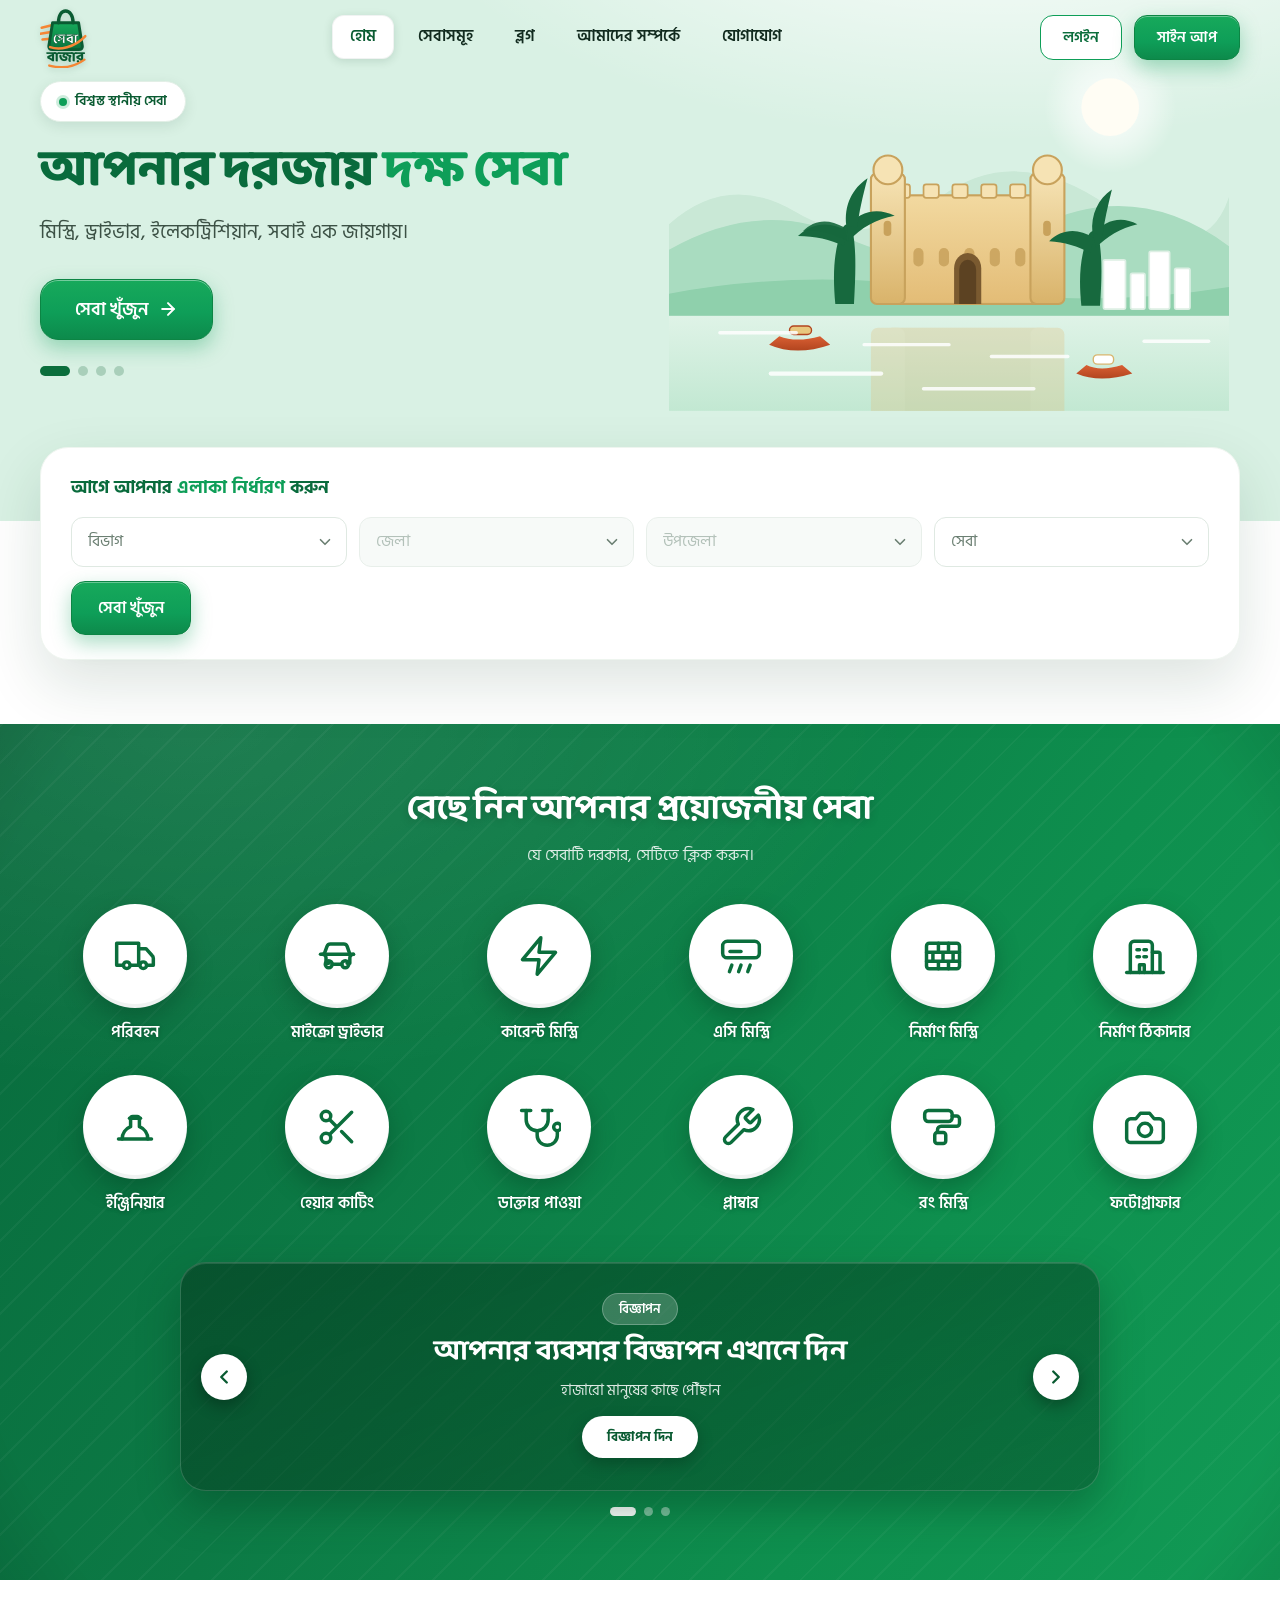
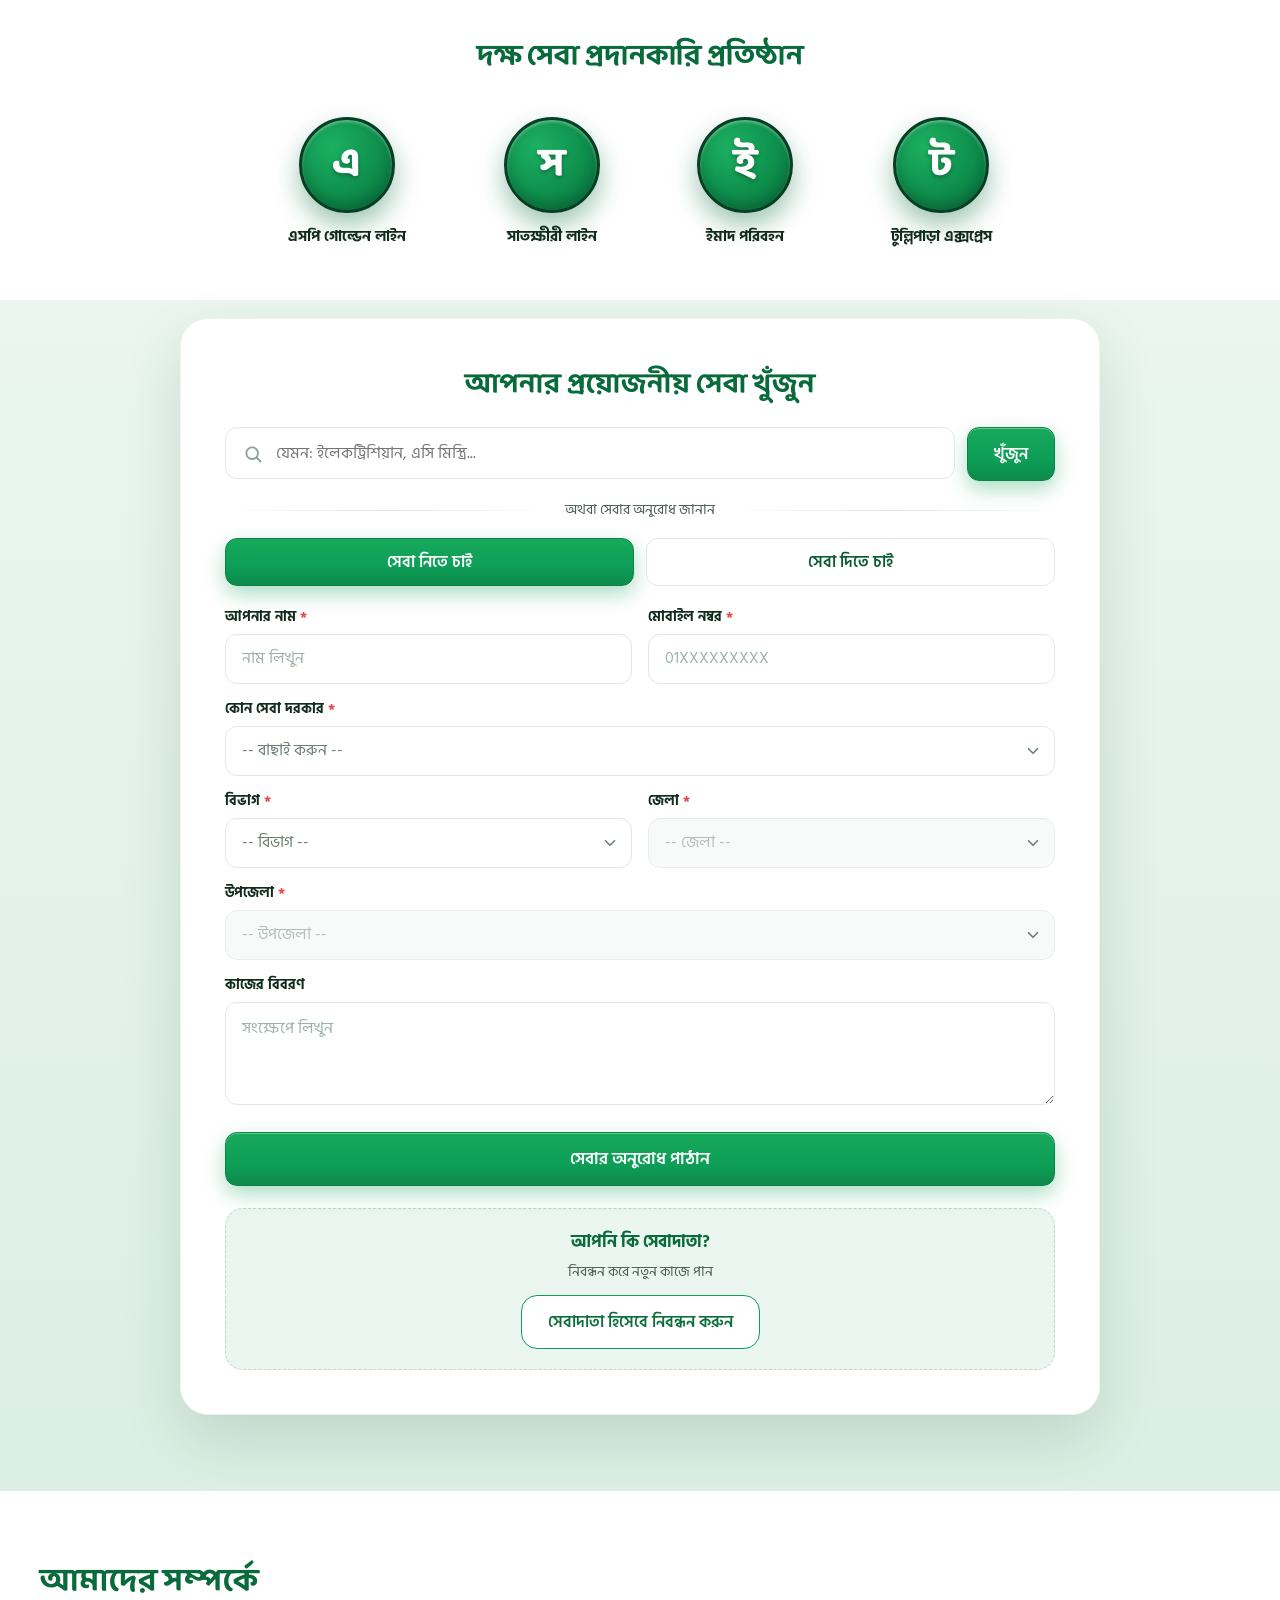
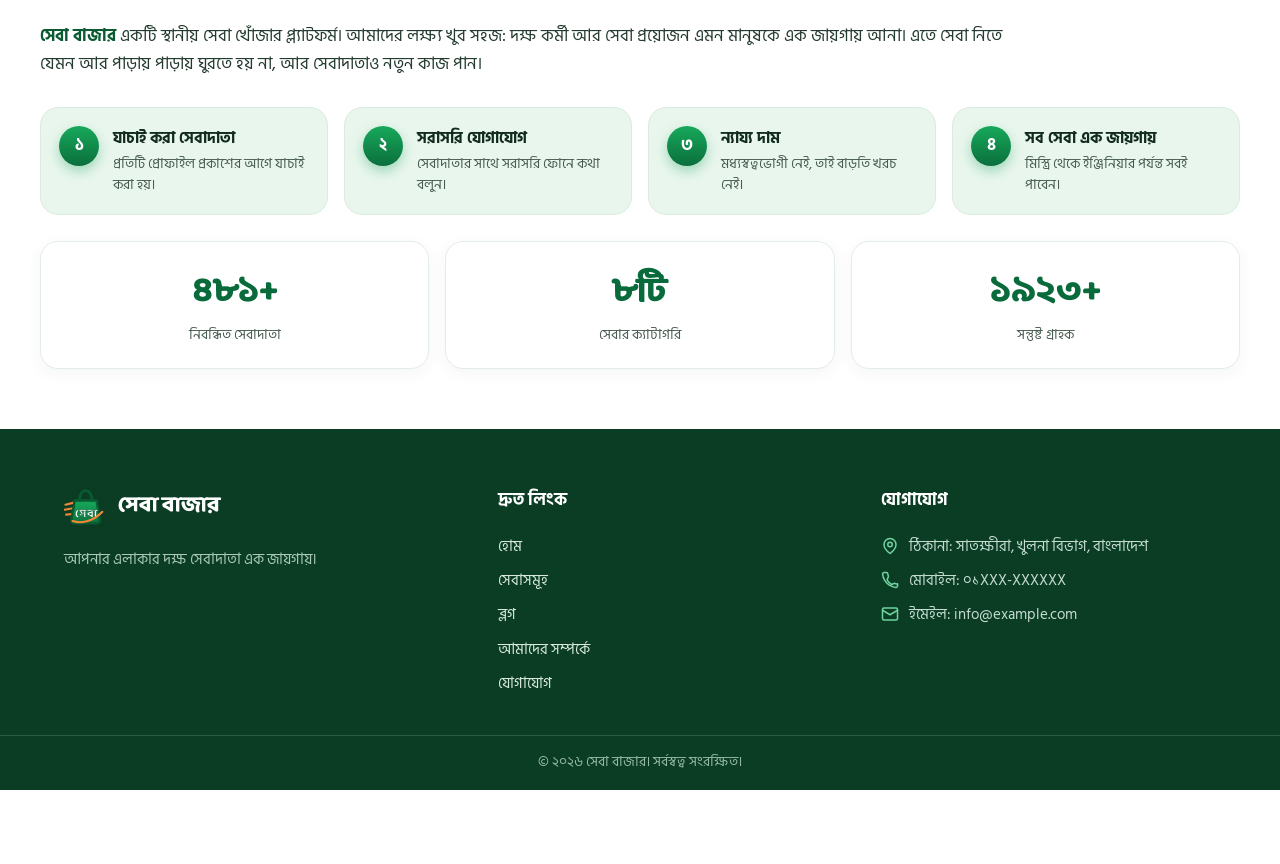
==== commit 40a6bb13: "Extract header/footer into shared components; transparent fixed header - js/components.js: single so" ====
--- a/index.html
+++ b/index.html
@@ -10,73 +10,9 @@
 </head>
 <body id="home">
 
-<!-- ══════════ HEADER ══════════ -->
-<header class="site-header" id="siteHeader">
-  <div class="container header-inner">
-    <a class="logo" href="#home" aria-label="সেবা বাজার — হোম">
-      <!-- Brand mark: green shopping bag with white "সেবা", orange speed-lines + swoosh -->
-      <svg class="logo-mark" viewBox="0 0 124 148" role="img" aria-label="সেবা বাজার লোগো" xmlns="http://www.w3.org/2000/svg">
-        <defs>
-          <linearGradient id="bagGrad" x1="0" y1="0" x2="0" y2="1">
-            <stop offset="0" stop-color="#17A95B"/>
-            <stop offset=".55" stop-color="#0E8F4C"/>
-            <stop offset="1" stop-color="#0B6E3C"/>
-          </linearGradient>
-        </defs>
-        <!-- orange speed lines -->
-        <g stroke="#F58634" stroke-width="6" stroke-linecap="round">
-          <line x1="4"  y1="52" x2="28" y2="46"/>
-          <line x1="1"  y1="66" x2="26" y2="62"/>
-          <line x1="6"  y1="80" x2="24" y2="78"/>
-        </g>
-        <!-- bag body -->
-        <path d="M30 40 L92 40 L101 96 Q101 104 93 104 L29 104 Q21 104 21 96 Z"
-              fill="url(#bagGrad)" stroke="#0A5B32" stroke-width="7" stroke-linejoin="round"/>
-        <!-- handle -->
-        <path d="M44 40 C44 21 52 12 61 12 C70 12 79 21 79 40"
-              fill="none" stroke="#0A5B32" stroke-width="8" stroke-linecap="round"/>
-        <!-- word inside bag -->
-        <text x="61" y="88" text-anchor="middle" font-family="'Baloo Da 2','Hind Siliguri',sans-serif" font-weight="800" font-size="33" fill="#FFFFFF" stroke="#0A5B32" stroke-width="1.4" stroke-linejoin="round">সেবা</text>
-        <!-- orange swoosh across the bag -->
-        <path d="M24 98 C46 106 82 100 108 72" fill="none" stroke="#F58634" stroke-width="6" stroke-linecap="round"/>
-        <!-- বাজার -->
-        <text x="62" y="132" text-anchor="middle" font-family="'Baloo Da 2','Hind Siliguri',sans-serif" font-weight="800" font-size="33" fill="#0A5B32">বাজার</text>
-        <path d="M22 142 C48 149 80 147 106 128" fill="none" stroke="#F58634" stroke-width="5.5" stroke-linecap="round"/>
-      </svg>
-    </a>
-
-    <nav class="desktop-nav" aria-label="প্রধান নেভিগেশন">
-      <a href="#home" class="nav-link is-active" data-navspy="home">হোম</a>
-      <a href="#services" class="nav-link" data-navspy="services">সেবাসমূহ</a>
-      <a href="#" class="nav-link" data-blog-link>ব্লগ</a>
-      <a href="#about" class="nav-link" data-navspy="about">আমাদের সম্পর্কে</a>
-      <a href="#contact" class="nav-link" data-navspy="contact">যোগাযোগ</a>
-    </nav>
-
-    <div class="header-actions">
-      <button class="btn btn-outline btn-sm" data-auth-open="login">লগইন</button>
-      <button class="btn btn-solid btn-sm" data-auth-open="signup">সাইন আপ</button>
-      <button class="hamburger" id="hamburger" aria-label="মেনু টগল করুন" aria-expanded="false" aria-controls="mobilePanel">
-        <span></span><span></span><span></span>
-      </button>
-    </div>
-  </div>
-
-  <!-- Mobile dropdown panel -->
-  <div class="mobile-panel" id="mobilePanel" hidden>
-    <nav class="container mobile-nav" aria-label="মোবাইল নেভিগেশন">
-      <a href="#home" class="mobile-link">হোম</a>
-      <a href="#services" class="mobile-link">সেবাসমূহ</a>
-      <a href="#" class="mobile-link" data-blog-link>ব্লগ</a>
-      <a href="#about" class="mobile-link">আমাদের সম্পর্কে</a>
-      <a href="#contact" class="mobile-link">যোগাযোগ</a>
-      <div class="mobile-auth">
-        <button class="btn btn-outline" data-auth-open="login">লগইন</button>
-        <button class="btn btn-solid" data-auth-open="signup">সাইন আপ</button>
-      </div>
-    </nav>
-  </div>
-</header>
+<!-- ══════════ HEADER (shared component — js/components.js) ══════════ -->
+<div id="app-header"></div>
+
 
 <main>
 <!-- ══════════ HERO ══════════ -->
@@ -399,88 +335,11 @@
 </section>
 </main>
 
-<!-- ══════════ FOOTER ══════════ -->
-<footer class="site-footer" id="contact">
-  <div class="container footer-grid">
-    <div class="footer-brand">
-      <a class="logo logo--footer" href="#home" aria-label="সেবা বাজার">
-        <svg class="logo-mark" viewBox="0 2 124 108" role="img" aria-label="সেবা বাজার লোগো" xmlns="http://www.w3.org/2000/svg">
-          <defs>
-            <linearGradient id="bagGradFooter" x1="0" y1="0" x2="0" y2="1">
-              <stop offset="0" stop-color="#17A95B"/><stop offset=".55" stop-color="#0E8F4C"/><stop offset="1" stop-color="#0B6E3C"/>
-            </linearGradient>
-          </defs>
-          <g stroke="#F58634" stroke-width="6" stroke-linecap="round">
-            <line x1="4"  y1="52" x2="28" y2="46"/><line x1="1"  y1="66" x2="26" y2="62"/><line x1="6"  y1="80" x2="24" y2="78"/>
-          </g>
-          <path d="M30 40 L92 40 L101 96 Q101 104 93 104 L29 104 Q21 104 21 96 Z" fill="url(#bagGradFooter)" stroke="#0A5B32" stroke-width="7" stroke-linejoin="round"/>
-          <path d="M44 40 C44 21 52 12 61 12 C70 12 79 21 79 40" fill="none" stroke="#0A5B32" stroke-width="8" stroke-linecap="round"/>
-          <text x="61" y="88" text-anchor="middle" font-family="'Baloo Da 2','Hind Siliguri',sans-serif" font-weight="800" font-size="33" fill="#FFFFFF" stroke="#0A5B32" stroke-width="1.4" stroke-linejoin="round">সেবা</text>
-          <path d="M24 98 C46 106 82 100 108 72" fill="none" stroke="#F58634" stroke-width="6" stroke-linecap="round"/>
-        </svg>
-        <span class="footer-brand-text">সেবা বাজার</span>
-      </a>
-      <p class="footer-tagline">আপনার এলাকার দক্ষ সেবাদাতা এক জায়গায়।</p>
-    </div>
-
-    <nav class="footer-col" aria-label="দ্রুত লিংক">
-      <h3 class="footer-heading">দ্রুত লিংক</h3>
-      <a href="#home" class="footer-link">হোম</a>
-      <a href="#services" class="footer-link">সেবাসমূহ</a>
-      <a href="#" class="footer-link" data-blog-link>ব্লগ</a>
-      <a href="#about" class="footer-link">আমাদের সম্পর্কে</a>
-      <a href="#contact" class="footer-link">যোগাযোগ</a>
-    </nav>
-
-    <div class="footer-col">
-      <h3 class="footer-heading">যোগাযোগ</h3>
-      <p class="footer-contact"><svg width="18" height="18" viewBox="0 0 24 24" fill="none" stroke="currentColor" stroke-width="2" stroke-linecap="round" stroke-linejoin="round" aria-hidden="true"><path d="M20 10c0 6-8 12-8 12s-8-6-8-12a8 8 0 0 1 16 0Z"/><circle cx="12" cy="10" r="3"/></svg> ঠিকানা: সাতক্ষীরা, খুলনা বিভাগ, বাংলাদেশ</p>
-      <p class="footer-contact"><svg width="18" height="18" viewBox="0 0 24 24" fill="none" stroke="currentColor" stroke-width="2" stroke-linecap="round" stroke-linejoin="round" aria-hidden="true"><path d="M22 16.92v3a2 2 0 0 1-2.18 2 19.79 19.79 0 0 1-8.63-3.07 19.5 19.5 0 0 1-6-6 19.79 19.79 0 0 1-3.07-8.67A2 2 0 0 1 4.11 2h3a2 2 0 0 1 2 1.72c.13.96.36 1.9.7 2.81a2 2 0 0 1-.45 2.11L8.09 11.91a16 16 0 0 0 6 6l3.27-1.27a2 2 0 0 1 2.11.45c.91.34 1.85.57 2.81.7A2 2 0 0 1 22 16.92z"/></svg> মোবাইল: ০১XXX-XXXXXX</p>
-      <p class="footer-contact"><svg width="18" height="18" viewBox="0 0 24 24" fill="none" stroke="currentColor" stroke-width="2" stroke-linecap="round" stroke-linejoin="round" aria-hidden="true"><rect x="2" y="4" width="20" height="16" rx="2"/><path d="m22 7-10 6L2 7"/></svg> ইমেইল: info@example.com</p>
-    </div>
-  </div>
-  <div class="footer-bottom">
-    <div class="container"><p>© <span id="footerYear">২০২৬</span> সেবা বাজার। সর্বস্বত্ব সংরক্ষিত।</p></div>
-  </div>
-</footer>
-
-<!-- ══════════ AUTH MODAL ══════════ -->
-<div class="auth-overlay" id="authOverlay" hidden>
-  <div class="auth-modal" role="dialog" aria-modal="true" aria-labelledby="authTitle">
-    <button class="auth-close" id="authClose" aria-label="বন্ধ করুন">
-      <svg width="20" height="20" viewBox="0 0 24 24" fill="none" stroke="currentColor" stroke-width="2.4" stroke-linecap="round"><path d="M18 6 6 18M6 6l12 12"/></svg>
-    </button>
-    <div class="auth-logo">
-      <svg class="logo-mark logo-mark--sm" viewBox="0 2 124 108" role="img" aria-label="সেবা বাজার লোগো" xmlns="http://www.w3.org/2000/svg">
-        <g stroke="#F58634" stroke-width="7" stroke-linecap="round">
-          <line x1="4"  y1="52" x2="28" y2="46"/><line x1="1"  y1="66" x2="26" y2="62"/><line x1="6"  y1="80" x2="24" y2="78"/>
-        </g>
-        <path d="M30 40 L92 40 L101 96 Q101 104 93 104 L29 104 Q21 104 21 96 Z" fill="#0E8F4C" stroke="#0A5B32" stroke-width="8" stroke-linejoin="round"/>
-        <path d="M44 40 C44 21 52 12 61 12 C70 12 79 21 79 40" fill="none" stroke="#0A5B32" stroke-width="9" stroke-linecap="round"/>
-        <text x="61" y="88" text-anchor="middle" font-family="'Baloo Da 2','Hind Siliguri',sans-serif" font-weight="800" font-size="33" fill="#FFFFFF">সেবা</text>
-        <path d="M24 98 C46 106 82 100 108 72" fill="none" stroke="#F58634" stroke-width="7" stroke-linecap="round"/>
-      </svg>
-    </div>
-    <h2 class="auth-title" id="authTitle">লগইন করুন</h2>
-    <p class="auth-sub" id="authSub">আপনার মোবাইল নম্বর দিয়ে সহজেই লগইন করুন</p>
-    <form id="authForm" class="auth-form" novalidate>
-      <div class="field auth-name-field" id="authNameField" hidden>
-        <label class="field-label" for="authName">আপনার নাম <i>*</i></label>
-        <input type="text" id="authName" class="field-input" placeholder="নাম লিখুন" autocomplete="name" />
-        <p class="field-error">অনুগ্রহ করে আপনার নাম লিখুন।</p>
-      </div>
-      <div class="field">
-        <label class="field-label" for="authPhone">মোবাইল নম্বর <i>*</i></label>
-        <input type="tel" id="authPhone" class="field-input" placeholder="01XXXXXXXXX" inputmode="numeric" maxlength="11" autocomplete="tel" required />
-        <p class="field-error">সঠিক ১১-সংখ্যার মোবাইল নম্বর দিন।</p>
-      </div>
-      <button type="submit" class="btn btn-solid auth-submit" id="authSubmit">লগইন</button>
-    </form>
-    <p class="auth-switch"><span id="authSwitchText">নতুন অ্যাকাউন্ট চান?</span> <button class="auth-switch-btn" id="authSwitchBtn">সাইন আপ করুন</button></p>
-  </div>
-</div>
-
-<div class="toast" id="toast" role="status" aria-live="polite"></div>
+<!-- ══════════ FOOTER (shared component — js/components.js) ══════════ -->
+<div id="app-footer"></div>
+
+<script src="js/components.js"></script>
+
 
 <script src="js/data-locations.js"></script>
 <script src="js/main.js"></script>
--- a/css/styles.css
+++ b/css/styles.css
@@ -119,15 +119,27 @@
 }
 .btn-hero:hover { transform: translateY(-2px); box-shadow: 0 14px 30px rgba(14,158,88,.45), inset 0 1px 0 rgba(255,255,255,.4); }
 
-/* ══════════ HEADER ══════════ */
+/* ══════════ HEADER — transparent, fixed to top (no background) ══════════
+   Sits seamlessly on the mint hero at the top of the page.
+   A frosted state fades in only once the user scrolls, so the
+   sticky bar stays readable over the dark green sections.        */
 .site-header {
-  position: sticky; top: 0; z-index: 100;
-  background: rgba(255, 255, 255, 0.92);
-  backdrop-filter: blur(14px); -webkit-backdrop-filter: blur(14px);
-  border-bottom: 1px solid #e4efe8;
-  transition: box-shadow .25s ease;
-}
-.site-header.is-scrolled { box-shadow: 0 6px 30px rgba(11,61,36,.12); }
+  position: fixed; top: 0; left: 0; right: 0; z-index: 100;
+  background: none;
+  border-bottom: 1px solid transparent;
+  transition: background .3s ease, box-shadow .3s ease, border-color .3s ease;
+}
+.site-header.is-scrolled {
+  background: rgba(255, 255, 255, 0.82);
+  backdrop-filter: blur(16px); -webkit-backdrop-filter: blur(16px);
+  border-bottom-color: rgba(11, 61, 36, 0.08);
+  box-shadow: 0 10px 30px rgba(11, 61, 36, 0.12);
+}
+.site-header.menu-open {
+  background: rgba(255, 255, 255, 0.96);
+  backdrop-filter: blur(16px); -webkit-backdrop-filter: blur(16px);
+  border-bottom-color: rgba(11, 61, 36, 0.08);
+}
 
 .header-inner {
   height: 74px;
@@ -145,7 +157,11 @@
   transition: background .18s ease, color .18s ease;
 }
 .nav-link:hover { background: #eef6f0; color: var(--green-700); }
-.nav-link.is-active { background: var(--mint); color: var(--green-800); }
+.nav-link.is-active {
+  background: #ffffff;
+  color: var(--green-800);
+  box-shadow: 0 2px 10px rgba(11, 61, 36, 0.14), inset 0 0 0 1px rgba(11,61,36,.06);
+}
 
 .header-actions { display: flex; align-items: center; gap: 12px; flex-shrink: 0; }
 
@@ -182,6 +198,8 @@
 
 /* ══════════ HERO ══════════ */
 .hero {
+  /* hero paints behind the fixed transparent header (74px desktop / 66px mobile) */
+  margin-top: -74px;
   background:
     radial-gradient(1100px 500px at 78% -10%, #ffffff 0%, rgba(255,255,255,0) 55%),
     var(--mint);
@@ -189,8 +207,8 @@
 }
 .hero-grid {
   display: grid; grid-template-columns: 1.02fr 1fr; align-items: center;
-  gap: 24px; min-height: 470px;
-  padding: 46px 0 110px;
+  gap: 24px; min-height: 544px;
+  padding: 120px 0 110px;
   position: relative;
 }
 
@@ -683,11 +701,12 @@
   .hamburger { display: flex; }
   .header-actions .btn { display: none; }
   .header-inner { height: 66px; }
+  .hero { margin-top: -66px; }
 
   .hero-grid {
     grid-template-columns: 1fr;
     min-height: 0; text-align: left;
-    padding: 26px 0 96px; gap: 8px;
+    padding: 92px 0 96px; gap: 8px;
   }
   .hero-art { order: -1; }
   .fort-scene { width: min(100%, 400px); margin-inline: auto; }
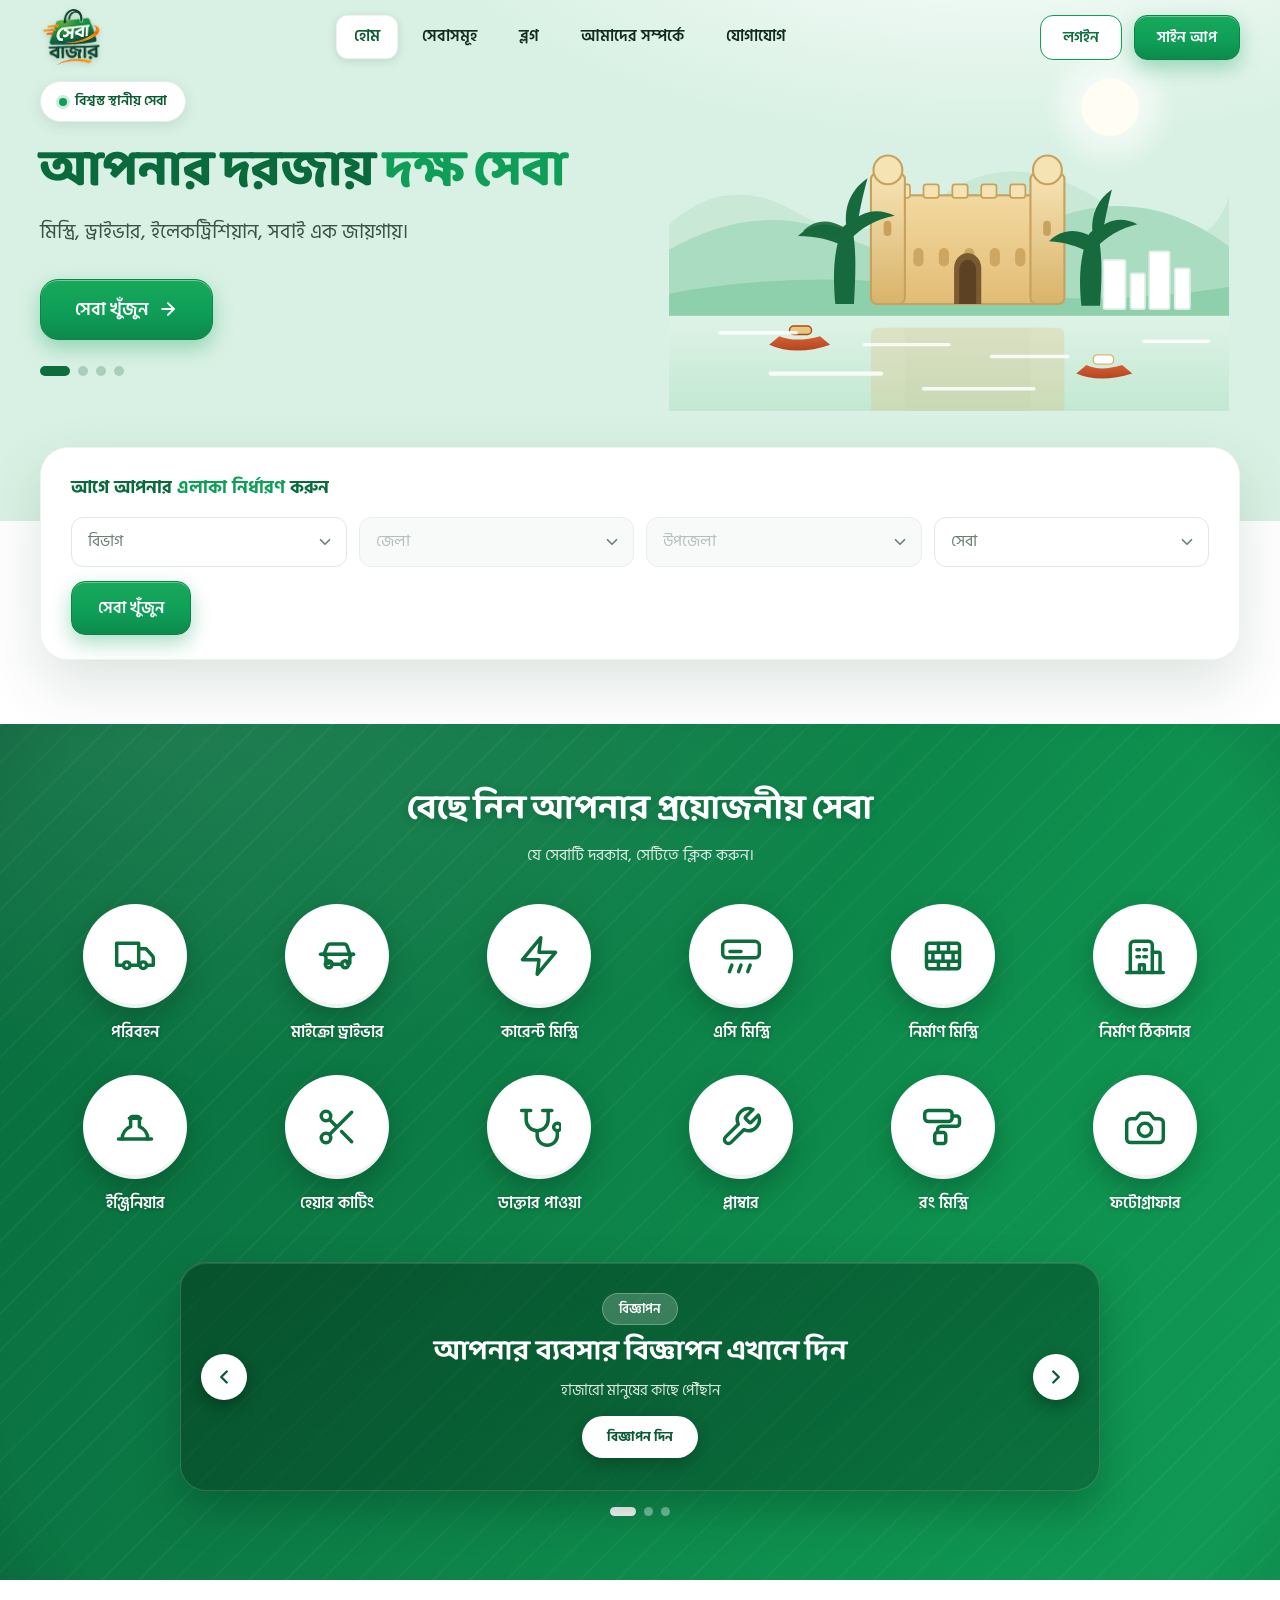
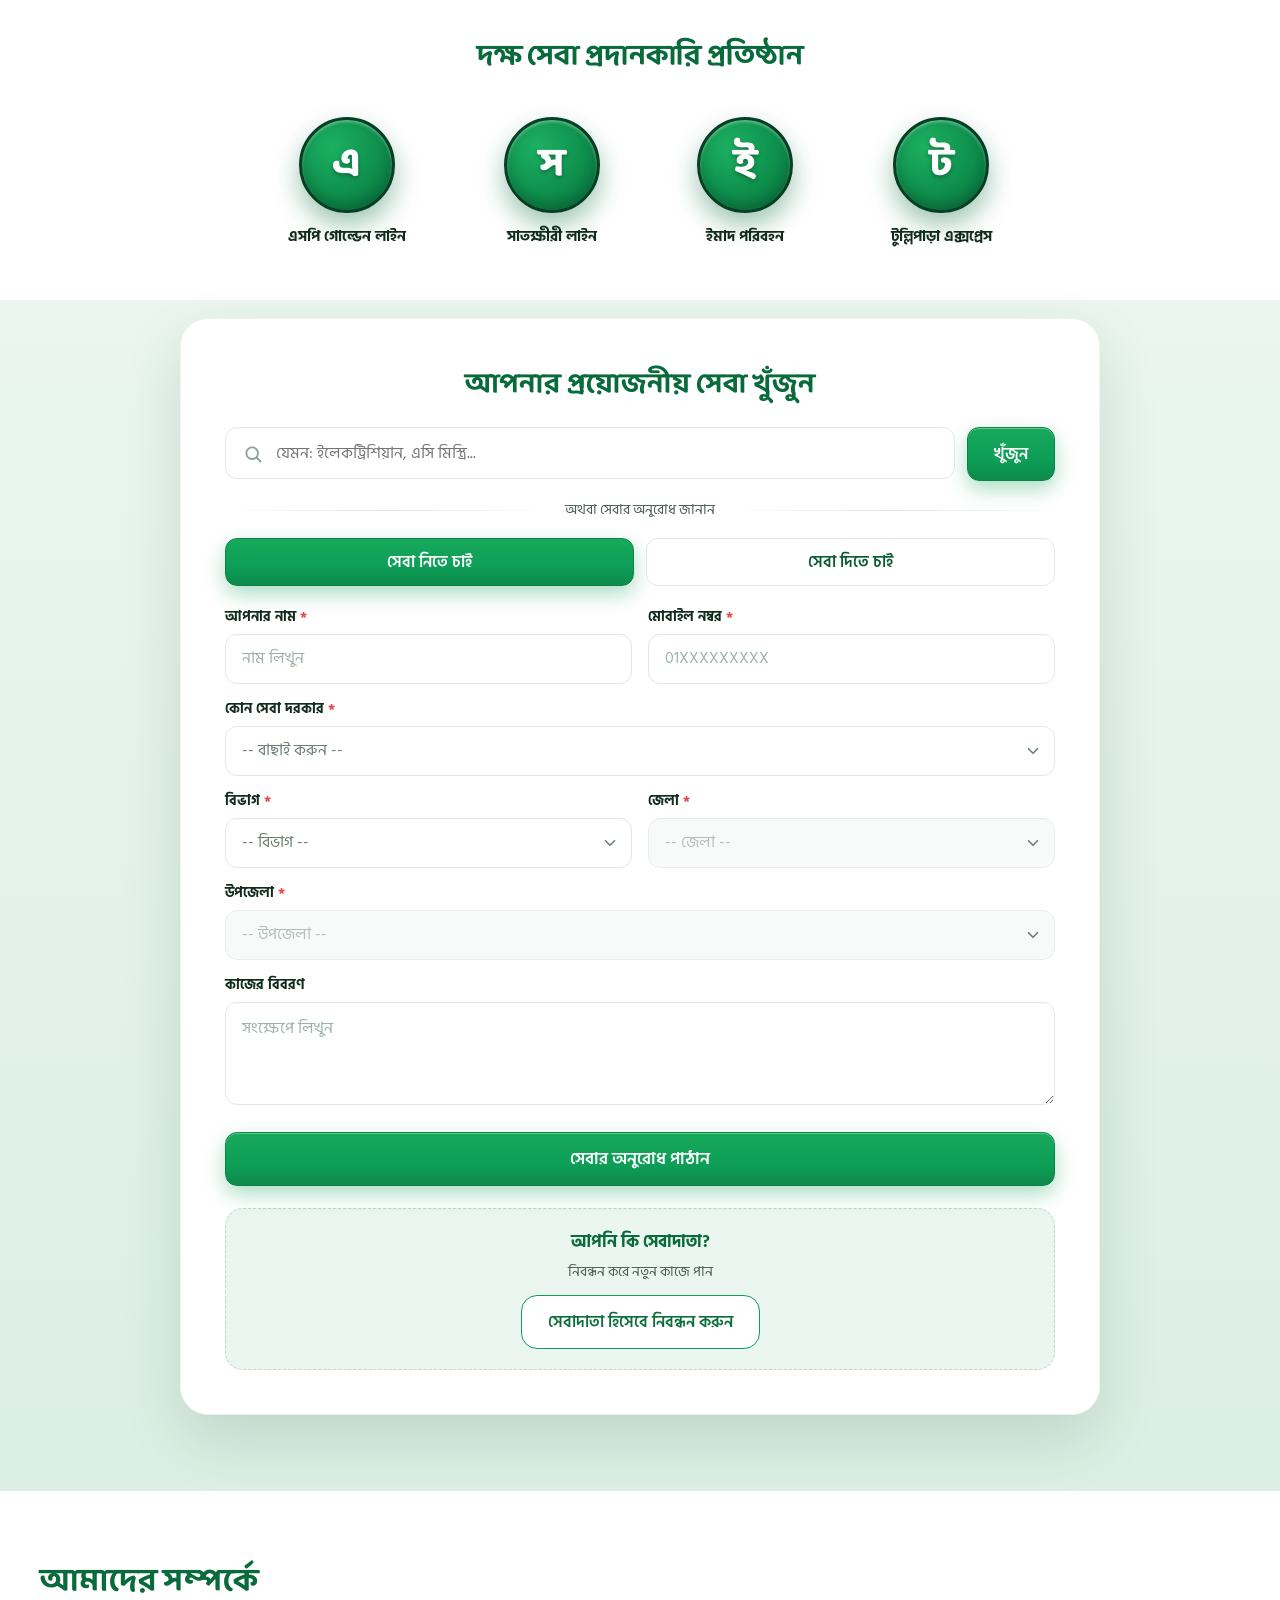
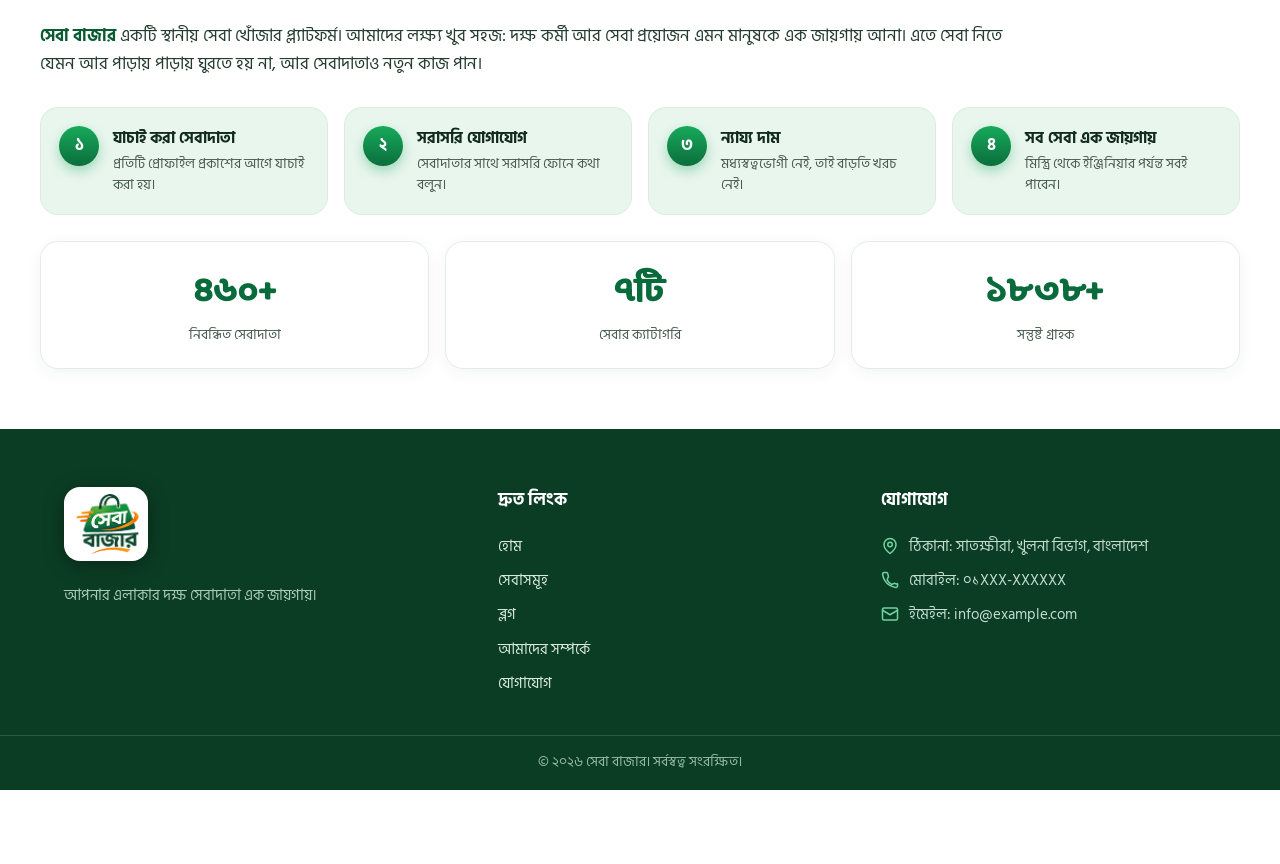
==== commit bc95a91b: "Use the provided সেবা বাজার logo PNG everywhere - Header, footer and auth modal now render assets/sh" ====
--- a/index.html
+++ b/index.html
@@ -5,7 +5,7 @@
   <meta name="viewport" content="width=device-width, initial-scale=1.0" />
   <title>সেবা বাজার | আপনার এলাকার দক্ষ সেবা এক জায়গায়</title>
   <meta name="description" content="মিস্ত্রি, ড্রাইভার, ইলেকট্রিশিয়ান, এসি মিস্ত্রি, ডাক্তার — আপনার এলাকার যাচাই করা সেবাদাতা এখন এক জায়গায়। ঘরে বসে বুক করুন সেবা বাজারে।" />
-  <link rel="icon" href="assets/favicon.svg" type="image/svg+xml" />
+  <link rel="icon" href="assets/sheba-bazer-logo.png" type="image/png" />
   <link rel="stylesheet" href="css/styles.css" />
 </head>
 <body id="home">
--- a/css/styles.css
+++ b/css/styles.css
@@ -147,7 +147,7 @@
 }
 
 .logo { display: inline-flex; align-items: center; gap: 12px; text-decoration: none; flex-shrink: 0; }
-.logo-mark { width: 52px; height: auto; filter: drop-shadow(0 2px 3px rgba(11,61,36,.18)); }
+.logo-mark { height: auto; display: block; filter: drop-shadow(0 2px 3px rgba(11,61,36,.18)); }
 
 .desktop-nav { display: flex; align-items: center; gap: 6px; }
 .nav-link {
@@ -603,10 +603,12 @@
   gap: 48px; padding: 58px 24px 34px;
 }
 .logo--footer { gap: 10px; }
-.logo--footer .logo-mark { width: 44px; }
-.footer-brand-text {
-  font-family: var(--font-display); font-weight: 800;
-  color: #fff; font-size: 1.35rem;
+.logo--footer .logo-mark {
+  width: 84px;
+  background: #ffffff;
+  border-radius: 16px;
+  padding: 7px 9px;           /* light tile keeps the dark wordmark legible on the dark footer */
+  filter: drop-shadow(0 4px 10px rgba(0,0,0,.35));
 }
 .footer-tagline { margin-top: 14px; font-size: .95rem; color: #a8c9b4; max-width: 34ch; }
 
@@ -657,7 +659,7 @@
 }
 .auth-close:hover { background: #dcefe4; }
 .auth-logo { display: flex; justify-content: center; margin-bottom: 6px; }
-.logo-mark--sm { width: 74px; }
+.logo-mark--sm { width: 104px; }
 .auth-title { font-family: var(--font-display); color: var(--headline); font-size: 1.5rem; font-weight: 800; }
 .auth-sub { color: var(--ink-soft); font-size: .92rem; margin-top: 4px; }
 .auth-form { margin-top: 18px; text-align: left; display: flex; flex-direction: column; gap: 12px; }
@@ -728,7 +730,7 @@
 @media (max-width: 620px) {
   .container { width: min(1200px, 100% - 32px); }
   .header-actions { gap: 8px; }
-  .logo-mark { width: 46px; }
+  .header-inner .logo-mark { width: 50px; }
 
   .ad-slide { padding: 22px 64px 26px; }
   .ad-arrow { width: 38px; height: 38px; }
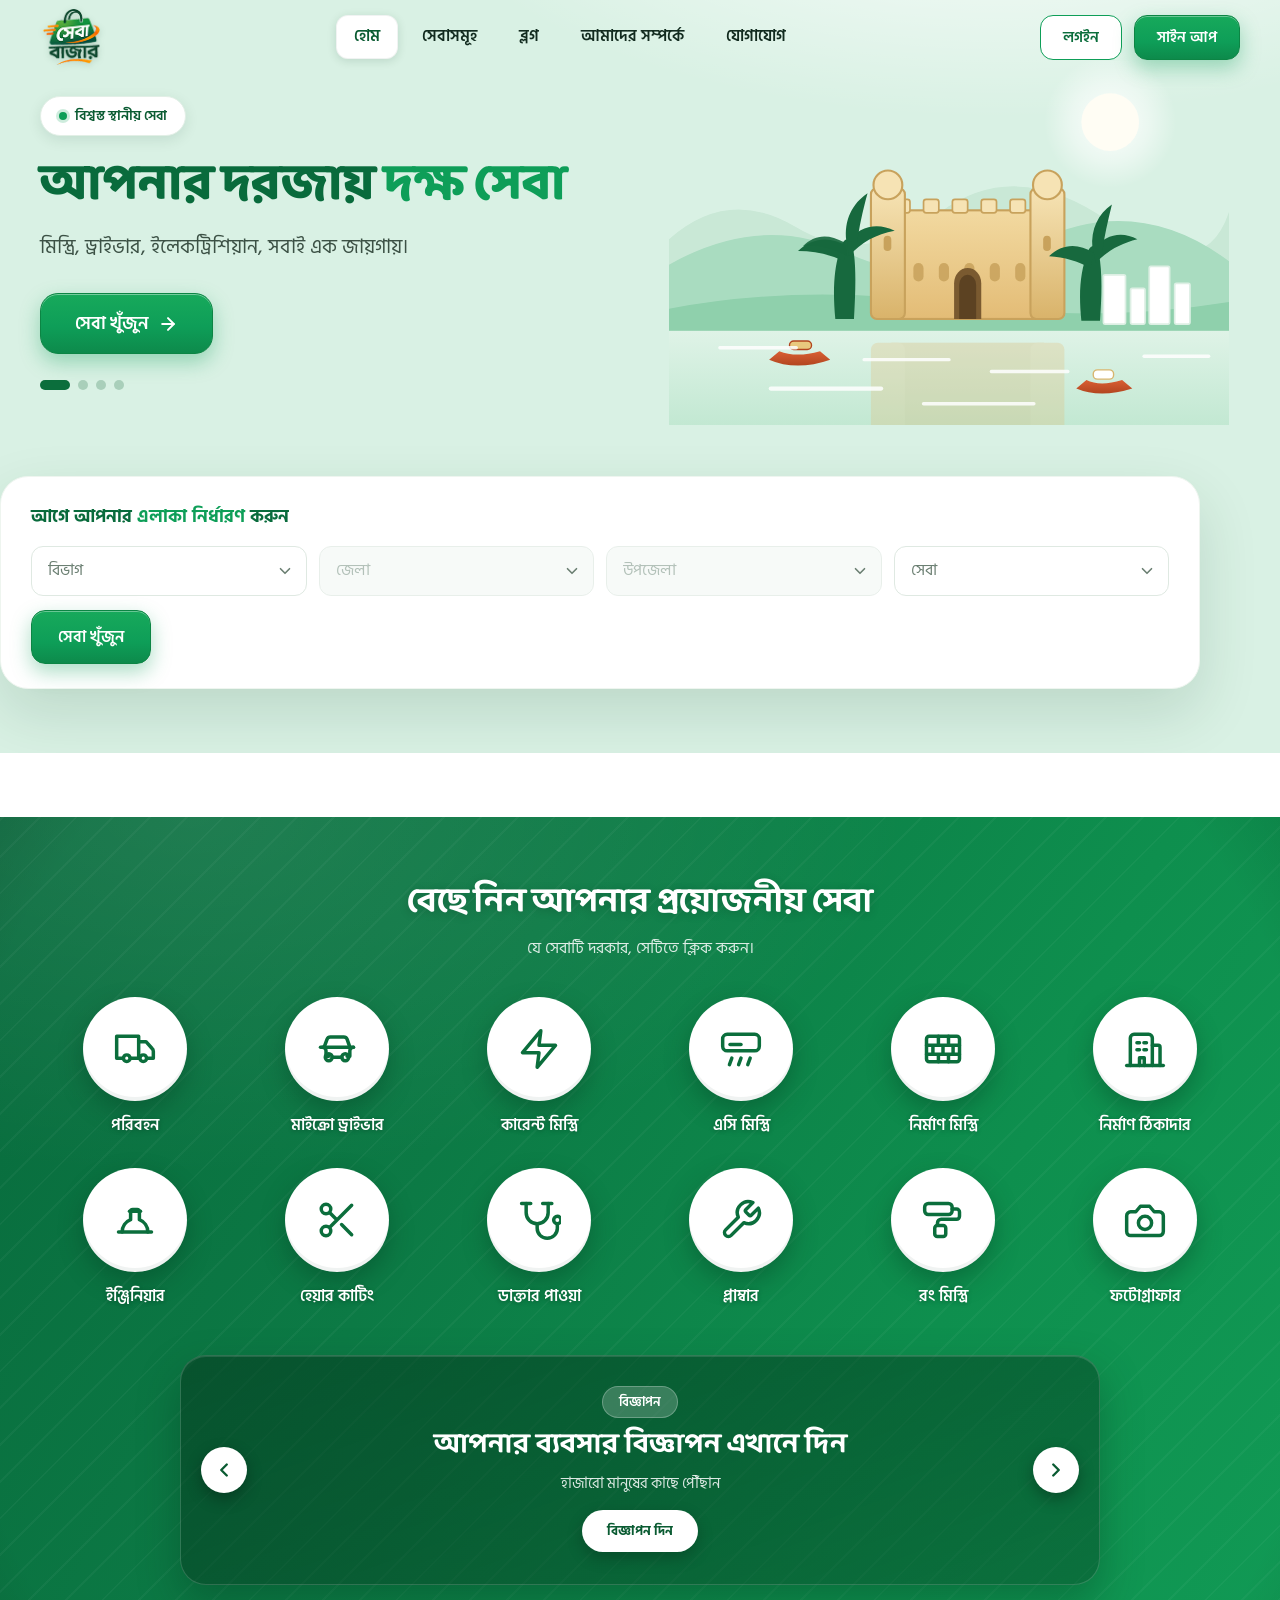
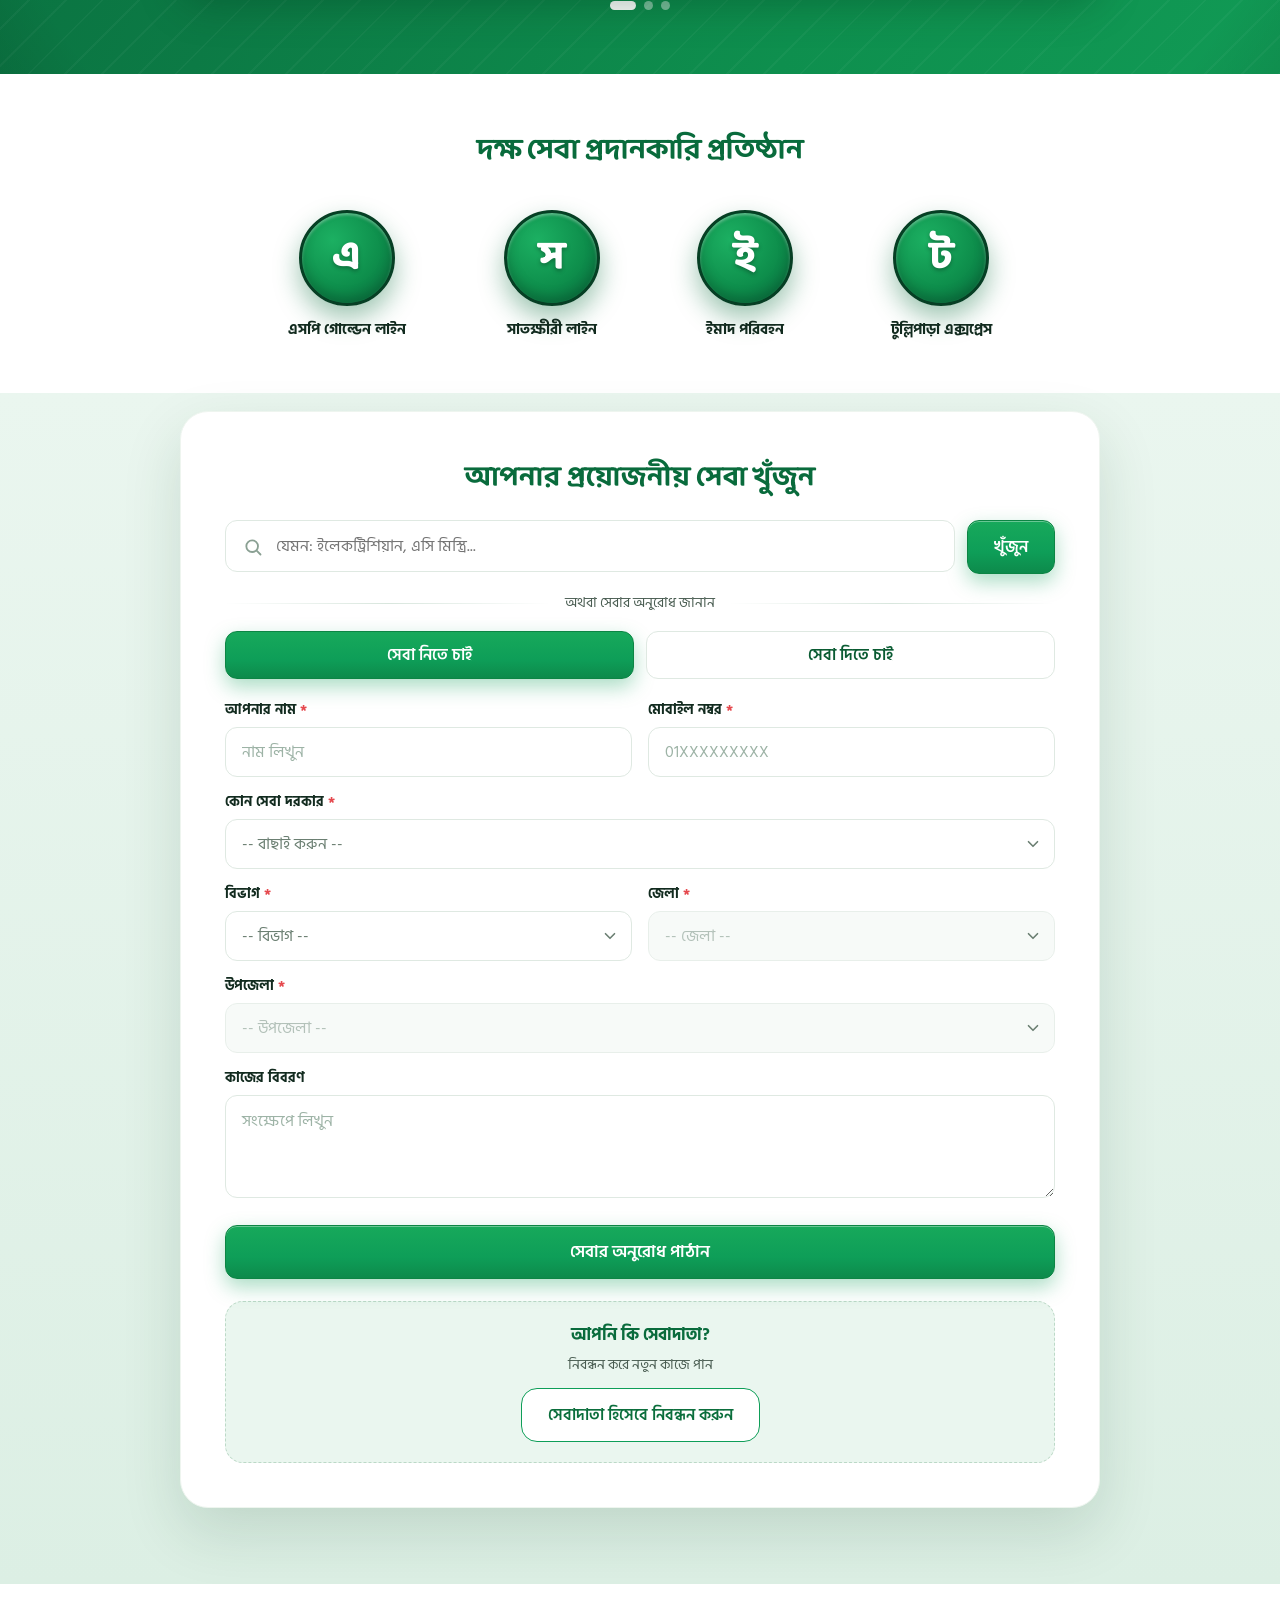
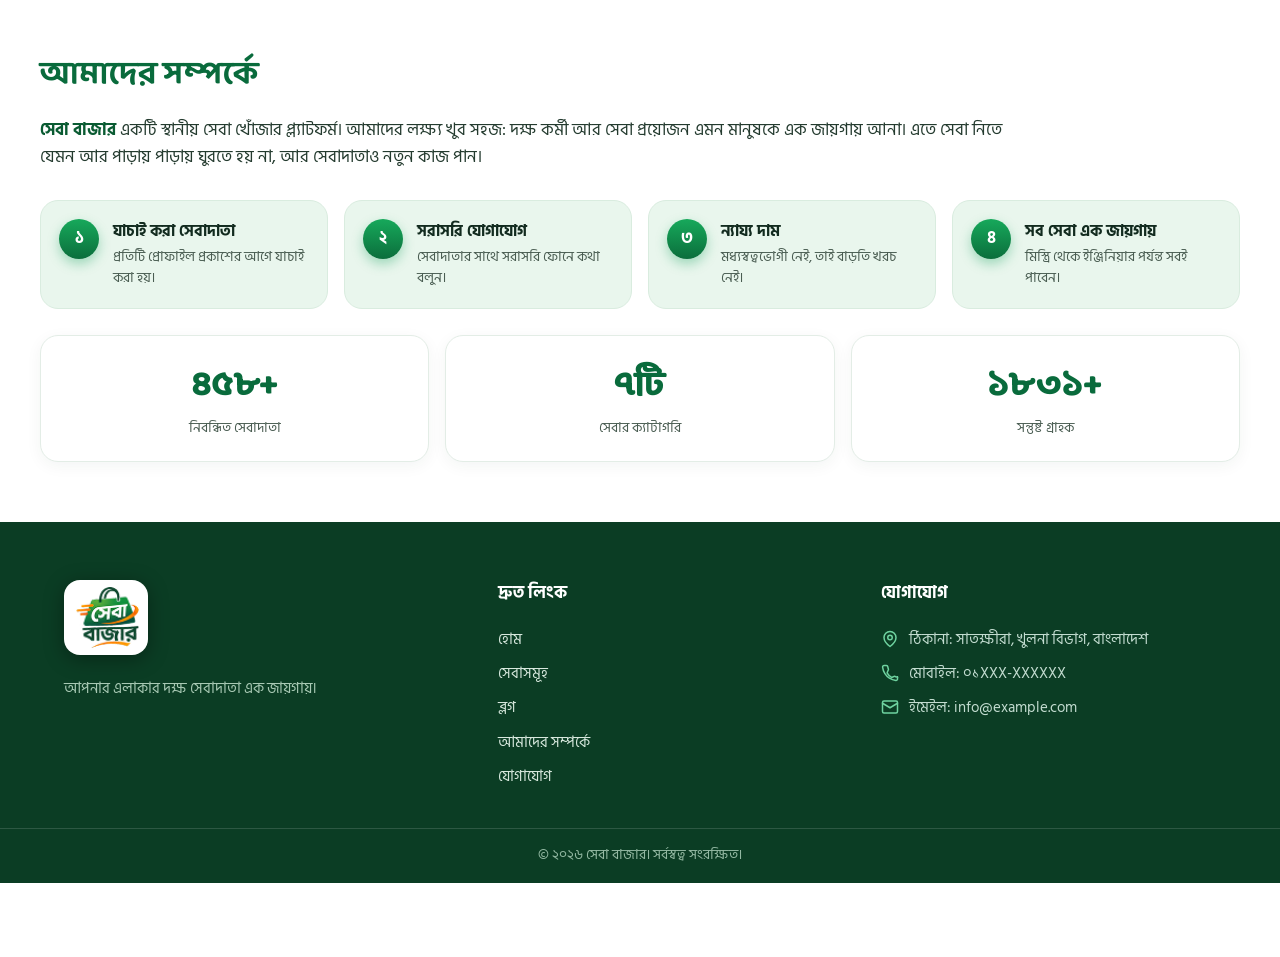
==== commit 30552ec6: "Move area filter card inside the hero section - .area-card-wrap now lives inside <section class="her" ====
--- a/index.html
+++ b/index.html
@@ -146,37 +146,36 @@
       </svg>
     </div>
   </div>
-</section>
-
-<!-- ══════════ AREA FILTER CARD (overlaps hero) ══════════ -->
-<div class="container area-card-wrap" id="area">
-  <form class="area-card" id="areaFilterForm" novalidate>
-    <h2 class="area-card-title">আগে আপনার <span>এলাকা নির্ধারণ</span> করুন</h2>
-    <div class="area-grid">
-      <label class="select-wrap">
-        <span class="sr-only">বিভাগ বেছে নিন</span>
-        <select id="areaDivision" class="select-input" required><option value="">বিভাগ</option></select>
-        <svg class="select-chevron" width="18" height="18" viewBox="0 0 24 24" fill="none" stroke="currentColor" stroke-width="2.2" stroke-linecap="round" stroke-linejoin="round"><path d="m6 9 6 6 6-6"/></svg>
-      </label>
-      <label class="select-wrap">
-        <span class="sr-only">জেলা বেছে নিন</span>
-        <select id="areaDistrict" class="select-input" required disabled><option value="">জেলা</option></select>
-        <svg class="select-chevron" width="18" height="18" viewBox="0 0 24 24" fill="none" stroke="currentColor" stroke-width="2.2" stroke-linecap="round" stroke-linejoin="round"><path d="m6 9 6 6 6-6"/></svg>
-      </label>
-      <label class="select-wrap">
-        <span class="sr-only">উপজেলা বেছে নিন</span>
-        <select id="areaUpazila" class="select-input" required disabled><option value="">উপজেলা</option></select>
-        <svg class="select-chevron" width="18" height="18" viewBox="0 0 24 24" fill="none" stroke="currentColor" stroke-width="2.2" stroke-linecap="round" stroke-linejoin="round"><path d="m6 9 6 6 6-6"/></svg>
-      </label>
-      <label class="select-wrap">
-        <span class="sr-only">সেবা বেছে নিন</span>
-        <select id="areaService" class="select-input" required><option value="">সেবা</option></select>
-        <svg class="select-chevron" width="18" height="18" viewBox="0 0 24 24" fill="none" stroke="currentColor" stroke-width="2.2" stroke-linecap="round" stroke-linejoin="round"><path d="m6 9 6 6 6-6"/></svg>
-      </label>
-    </div>
-    <button type="submit" class="btn btn-solid area-card-btn">সেবা খুঁজুন</button>
-  </form>
-</div>
+
+  <!-- ══════════ AREA FILTER CARD (inside hero, under hero content) ══════════ -->
+  <div class="container area-card-wrap" id="area">
+    <form class="area-card" id="areaFilterForm" novalidate>
+      <h2 class="area-card-title">আগে আপনার <span>এলাকা নির্ধারণ</span> করুন</h2>
+      <div class="area-grid">
+        <label class="select-wrap">
+          <span class="sr-only">বিভাগ বেছে নিন</span>
+          <select id="areaDivision" class="select-input" required><option value="">বিভাগ</option></select>
+          <svg class="select-chevron" width="18" height="18" viewBox="0 0 24 24" fill="none" stroke="currentColor" stroke-width="2.2" stroke-linecap="round" stroke-linejoin="round"><path d="m6 9 6 6 6-6"/></svg>
+        </label>
+        <label class="select-wrap">
+          <span class="sr-only">জেলা বেছে নিন</span>
+          <select id="areaDistrict" class="select-input" required disabled><option value="">জেলা</option></select>
+          <svg class="select-chevron" width="18" height="18" viewBox="0 0 24 24" fill="none" stroke="currentColor" stroke-width="2.2" stroke-linecap="round" stroke-linejoin="round"><path d="m6 9 6 6 6-6"/></svg>
+        </label>
+        <label class="select-wrap">
+          <span class="sr-only">উপজেলা বেছে নিন</span>
+          <select id="areaUpazila" class="select-input" required disabled><option value="">উপজেলা</option></select>
+          <svg class="select-chevron" width="18" height="18" viewBox="0 0 24 24" fill="none" stroke="currentColor" stroke-width="2.2" stroke-linecap="round" stroke-linejoin="round"><path d="m6 9 6 6 6-6"/></svg>
+        </label>
+        <label class="select-wrap">
+          <span class="sr-only">সেবা বেছে নিন</span>
+          <select id="areaService" class="select-input" required><option value="">সেবা</option></select>
+          <svg class="select-chevron" width="18" height="18" viewBox="0 0 24 24" fill="none" stroke="currentColor" stroke-width="2.2" stroke-linecap="round" stroke-linejoin="round"><path d="m6 9 6 6 6-6"/></svg>
+        </label>
+      </div>
+      <button type="submit" class="btn btn-solid area-card-btn">সেবা খুঁজুন</button>
+    </form>
+</section>
 
 <!-- ══════════ SERVICES ══════════ -->
 <section class="services" id="services" aria-label="সেবার ক্যাটাগরি">
--- a/css/styles.css
+++ b/css/styles.css
@@ -208,7 +208,7 @@
 .hero-grid {
   display: grid; grid-template-columns: 1.02fr 1fr; align-items: center;
   gap: 24px; min-height: 544px;
-  padding: 120px 0 110px;
+  padding: 120px 0 30px;
   position: relative;
 }
 
@@ -262,7 +262,7 @@
 .fort-scene { width: min(100%, 560px); height: auto; }
 
 /* ══════════ AREA FILTER CARD ══════════ */
-.area-card-wrap { position: relative; z-index: 5; margin-top: -74px; }
+.area-card-wrap { position: relative; z-index: 5; margin: 6px 0 64px; }
 .area-card {
   background: #fff;
   border-radius: var(--radius-lg);
@@ -708,7 +708,7 @@
   .hero-grid {
     grid-template-columns: 1fr;
     min-height: 0; text-align: left;
-    padding: 92px 0 96px; gap: 8px;
+    padding: 92px 0 22px; gap: 8px;
   }
   .hero-art { order: -1; }
   .fort-scene { width: min(100%, 400px); margin-inline: auto; }
@@ -716,7 +716,7 @@
   .btn-hero { margin-top: 22px; }
 
   .area-grid { grid-template-columns: 1fr 1fr; }
-  .area-card-wrap { margin-top: -64px; }
+  .area-card-wrap { margin: 4px 0 56px; }
 
   .services-grid { grid-template-columns: repeat(4, 1fr); gap: 22px 6px; }
   .service-circle { width: 82px; height: 82px; }
